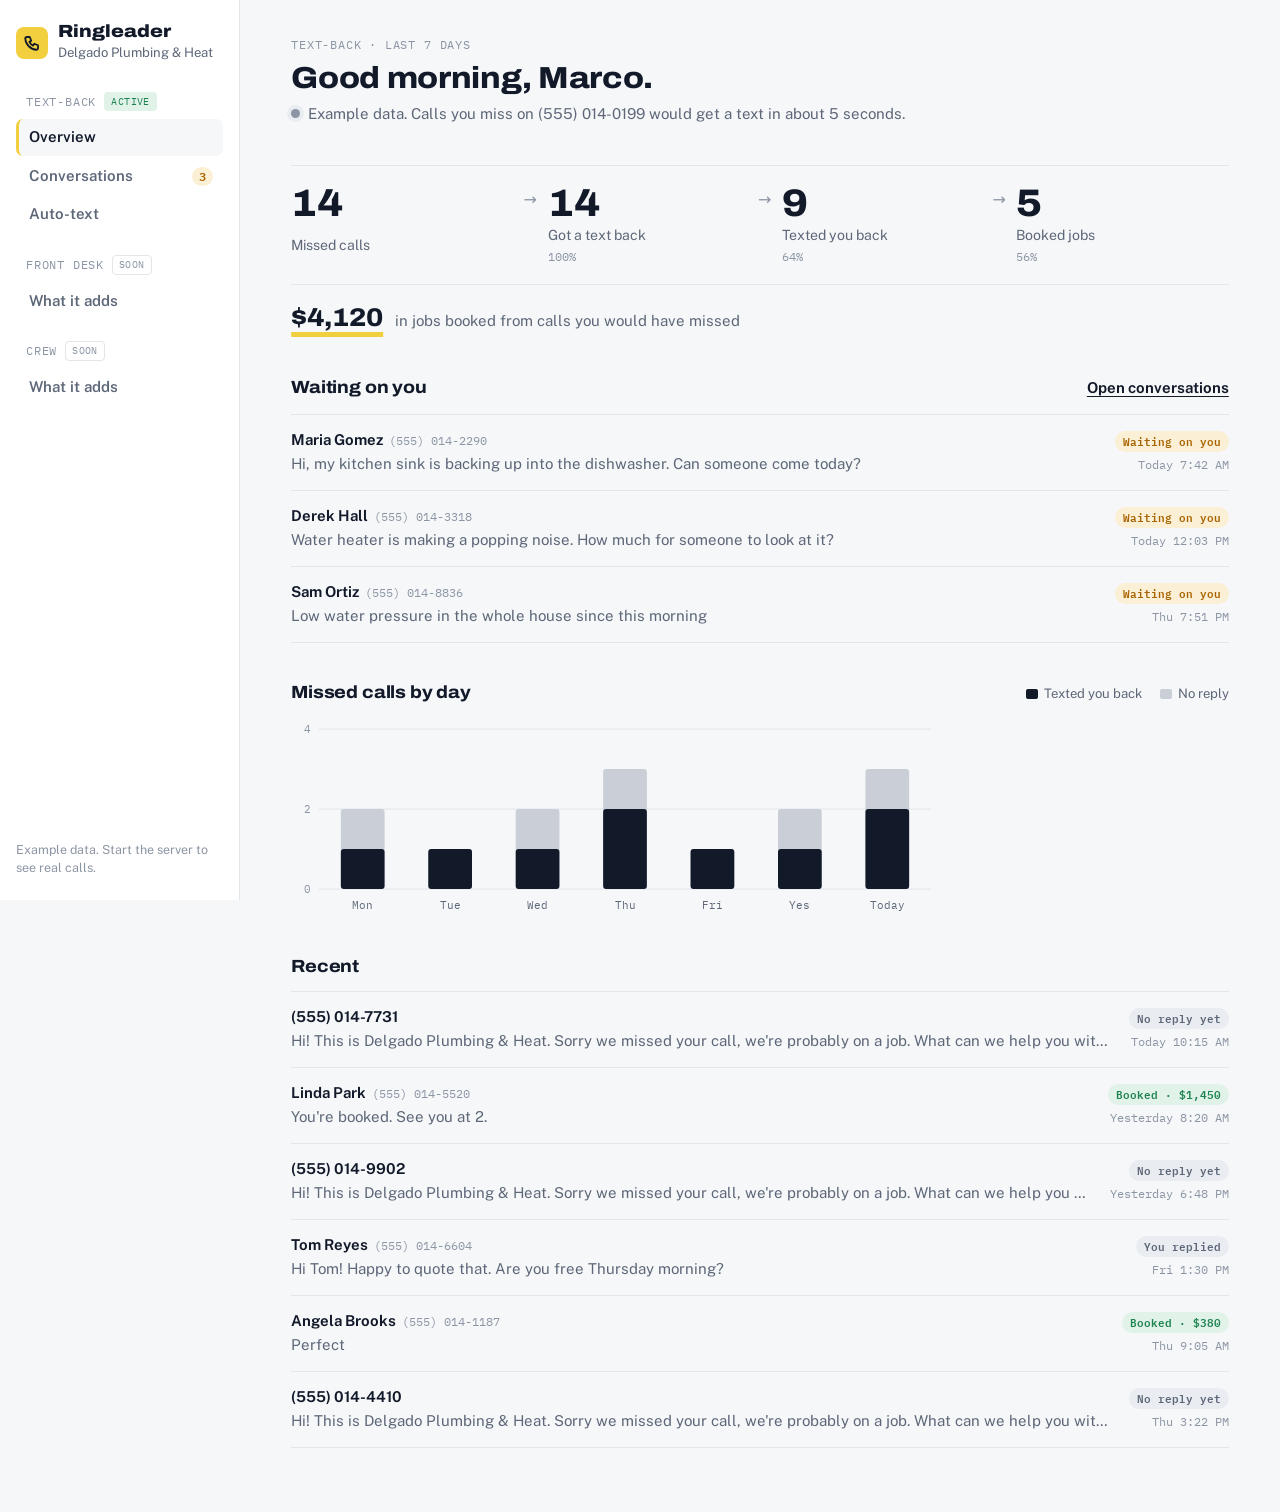
==== index.html @ 95dbf6dd "Connect the dashboard to the server and add test mode tools The dashboard now loads real conversatio" ====
<!doctype html>
<html lang="en">
<head>
  <meta charset="utf-8">
  <meta name="viewport" content="width=device-width, initial-scale=1, viewport-fit=cover">
  <title>Ringleader Dashboard</title>
  <link rel="preconnect" href="https://fonts.googleapis.com">
  <link rel="preconnect" href="https://fonts.gstatic.com" crossorigin>
  <link rel="stylesheet" href="https://fonts.googleapis.com/css2?family=Archivo:wdth,wght@100..125,500..900&family=IBM+Plex+Mono:wght@400;500;600&family=Public+Sans:wght@400;500;600;700&display=swap">
  <link rel="stylesheet" href="style.css">
</head>
<body>
  <div class="app">
    <!-- Left menu. Each plan gets its own group. -->
    <aside class="side">
      <div class="brand">
        <span class="logo-mark" aria-hidden="true">
          <svg viewBox="0 0 24 24" fill="none" stroke="currentColor" stroke-width="2.4" stroke-linecap="round" stroke-linejoin="round"><path d="M5 4h4l2 5-2.5 1.5a11 11 0 0 0 5 5L15 13l5 2v4a2 2 0 0 1-2 2A16 16 0 0 1 3 6a2 2 0 0 1 2-2"/></svg>
        </span>
        <div>
          <b>Ringleader</b>
          <span id="biz-name">Business</span>
        </div>
      </div>

      <nav class="nav" aria-label="Dashboard">
        <div class="nav-group">
          <p class="nav-plan">Text-Back <span class="plan-tag on">Active</span></p>
          <a href="#overview" data-page="overview">Overview</a>
          <a href="#conversations" data-page="conversations">Conversations <span class="count" id="waiting-count"></span></a>
          <a href="#autotext" data-page="autotext">Auto-text</a>
        </div>
        <div class="nav-group">
          <p class="nav-plan">Front Desk <span class="plan-tag">Soon</span></p>
          <a href="#frontdesk" data-page="frontdesk">What it adds</a>
        </div>
        <div class="nav-group">
          <p class="nav-plan">Crew <span class="plan-tag">Soon</span></p>
          <a href="#crew" data-page="crew">What it adds</a>
        </div>
      </nav>

      <p class="side-foot" id="side-foot"></p>
    </aside>

    <!-- app.js draws the current page in here -->
    <main class="main" id="main"></main>
  </div>

  <p class="toast" id="toast" role="status" aria-live="polite" hidden></p>

  <script src="data.js"></script>
  <script src="app.js"></script>
</body>
</html>
---- style.css ----
/* Ringleader dashboard
   Calm on purpose: one accent color (yellow), lines instead of boxes,
   and color only where it means something (green = booked, amber = waiting on you). */

:root {
  --bg: #F6F7F9;
  --panel: #FFFFFF;
  --ink: #121A2A;
  --muted: #5D6778;
  --faint: #8C95A4;
  --line: #E2E5EA;
  --accent: #F2CF3E;
  --on-accent: #121A2A;
  --ok: #1D8350;
  --ok-soft: #E1F2E8;
  --wait: #A86400;
  --wait-soft: #FBEFD6;
  --bar: #C9CED7;
  --me: #121A2A;
  --on-me: #FFFFFF;
  --auto: #E9ECF1;
  --them: #FFFFFF;
  --f-display: "Archivo", "Arial Narrow", system-ui, sans-serif;
  --f-body: "Public Sans", system-ui, -apple-system, "Segoe UI", sans-serif;
  --f-mono: "IBM Plex Mono", ui-monospace, Menlo, monospace;
}
@media (prefers-color-scheme: dark) {
  :root {
    --bg: #0E131C; --panel: #151C28; --ink: #E6EAF0; --muted: #9AA3B2; --faint: #6E7888; --line: #232C3A;
    --accent: #EDCB45; --ok: #48C487; --ok-soft: #133022; --wait: #F0B54A; --wait-soft: #33270E;
    --bar: #36404F; --me: #E6EAF0; --on-me: #0E131C; --auto: #1E2633; --them: #151C28;
    color-scheme: dark;
  }
}

* { box-sizing: border-box; }
html, body { margin: 0; height: 100%; }
body { background: var(--bg); color: var(--ink); font-family: var(--f-body); font-size: 15px; line-height: 1.5; -webkit-font-smoothing: antialiased; }
h1, h2 { font-family: var(--f-display); font-stretch: 110%; line-height: 1.1; margin: 0; letter-spacing: -0.01em; text-wrap: balance; }
h1 { font-size: 1.9rem; font-weight: 800; }
h2 { font-size: 1.1rem; font-weight: 750; }
p { margin: 0; }
button, input, textarea, select { font: inherit; color: inherit; }
:focus-visible { outline: 3px solid var(--accent); outline-offset: 2px; border-radius: 4px; }
@media (prefers-reduced-motion: reduce) { * { transition: none !important; animation: none !important; } }

/* ---------- Layout ---------- */
.app { display: grid; grid-template-columns: 240px minmax(0, 1fr); min-height: 100%; }
.side { background: var(--panel); border-right: 1px solid var(--line); padding: 22px 16px; display: flex; flex-direction: column; gap: 28px; position: sticky; top: 0; height: 100vh; overflow-y: auto; }
.main { padding: 36px clamp(16px, 4vw, 56px) 64px; max-width: 1060px; width: 100%; display: grid; gap: 40px; align-content: start; }

@media (max-width: 820px) {
  .app { grid-template-columns: 1fr; }
  .side { position: static; height: auto; border-right: 0; border-bottom: 1px solid var(--line); gap: 14px; padding: 14px 16px; }
  .main { padding-top: 24px; gap: 32px; }
}

/* ---------- Side menu ---------- */
.brand { display: flex; align-items: center; gap: 10px; }
.brand b { display: block; font-family: var(--f-display); font-stretch: 115%; font-weight: 850; font-size: 1.1rem; line-height: 1.1; }
.brand span:not(.logo-mark) { font-size: .82rem; color: var(--muted); }
.logo-mark { width: 32px; height: 32px; border-radius: 8px; background: var(--accent); color: var(--on-accent); display: grid; place-items: center; flex: none; }
.logo-mark svg { width: 18px; height: 18px; }
.nav { display: flex; flex-direction: column; gap: 22px; }
.nav-group { display: grid; gap: 2px; }
.nav-plan { font-family: var(--f-mono); font-size: .72rem; letter-spacing: .07em; text-transform: uppercase; color: var(--faint); padding: 0 10px 6px; display: flex; align-items: center; gap: 8px; white-space: nowrap; }
.plan-tag { font-size: .65rem; letter-spacing: .04em; padding: 1px 6px; border-radius: 4px; border: 1px solid var(--line); color: var(--faint); }
.plan-tag.on { background: var(--ok-soft); border-color: transparent; color: var(--ok); }
.nav a { display: flex; justify-content: space-between; align-items: center; gap: 8px; padding: 7px 10px; border-radius: 7px; color: var(--muted); text-decoration: none; font-weight: 600; white-space: nowrap; border-left: 3px solid transparent; }
.nav a:hover { color: var(--ink); background: var(--bg); }
.nav a.active { color: var(--ink); background: var(--bg); border-left-color: var(--accent); }
.count { font-family: var(--f-mono); font-size: .72rem; font-weight: 600; background: var(--wait-soft); color: var(--wait); border-radius: 999px; padding: 1px 7px; }
.count:empty { display: none; }
.side-foot { margin-top: auto; font-size: .78rem; color: var(--faint); }

/* On small screens the menu becomes one row you can swipe sideways. */
@media (max-width: 820px) {
  .nav { flex-direction: row; overflow-x: auto; gap: 18px; padding-bottom: 4px; }
  .nav-group { flex: none; display: flex; align-items: center; gap: 2px; }
  .nav-plan { padding: 0 4px 0 0; }
  .nav a { border-left: 0; border-bottom: 3px solid transparent; border-radius: 0; padding: 6px 8px; }
  .nav a.active { border-bottom-color: var(--accent); background: transparent; }
  .side-foot { display: none; }
}

/* ---------- Shared bits ---------- */
.page-head { display: grid; gap: 8px; }
.status-line { display: flex; align-items: center; gap: 8px; color: var(--muted); }
.dot { width: 9px; height: 9px; border-radius: 50%; background: var(--ok); flex: none; box-shadow: 0 0 0 4px var(--ok-soft); }
.label { font-family: var(--f-mono); font-size: .72rem; letter-spacing: .07em; text-transform: uppercase; color: var(--faint); }
.block { display: grid; gap: 14px; }
.block-head { display: flex; justify-content: space-between; align-items: baseline; gap: 12px; flex-wrap: wrap; }
.btn { border: 1px solid var(--line); background: var(--panel); border-radius: 8px; padding: 8px 14px; font-weight: 650; cursor: pointer; }
.btn:hover { border-color: var(--ink); }
.btn-main { background: var(--ink); color: var(--panel); border-color: var(--ink); }
.btn-main:hover { opacity: .9; }
.btn:disabled { opacity: .45; cursor: default; }
.link { color: var(--ink); font-weight: 650; text-underline-offset: 3px; }
.pill { display: inline-block; font-family: var(--f-mono); font-size: .7rem; font-weight: 600; padding: 2px 8px; border-radius: 999px; white-space: nowrap; }
.pill.waiting { background: var(--wait-soft); color: var(--wait); }
.pill.booked { background: var(--ok-soft); color: var(--ok); }
.pill.replied, .pill.no-reply, .pill.opted-out { background: var(--auto); color: var(--muted); }
.note { font-size: .82rem; color: var(--faint); }
.empty { color: var(--muted); padding: 14px 0; }

/* ---------- Overview: the 4-step flow ---------- */
.flow { display: grid; grid-template-columns: repeat(4, minmax(0, 1fr)); border-top: 1px solid var(--line); border-bottom: 1px solid var(--line); }
.flow > div { padding: 18px 16px 18px 0; display: grid; gap: 2px; position: relative; }
.flow > div + div { padding-left: 22px; }
.flow > div + div::before { content: "→"; position: absolute; left: -2px; top: 22px; color: var(--faint); font-size: 1rem; }
.flow b { font-family: var(--f-display); font-stretch: 108%; font-size: 2.4rem; font-weight: 800; line-height: 1; font-variant-numeric: tabular-nums; }
.flow span { color: var(--muted); font-size: .88rem; }
.flow .pct { font-family: var(--f-mono); font-size: .75rem; color: var(--faint); }
@media (max-width: 640px) {
  .flow { grid-template-columns: repeat(2, minmax(0, 1fr)); }
  .flow > div:nth-child(3) { padding-left: 0; }
  .flow > div:nth-child(3)::before { display: none; }
  .flow > div:nth-child(-n+2) { border-bottom: 1px solid var(--line); }
}
.money { display: flex; align-items: baseline; gap: 12px; flex-wrap: wrap; }
.money b { font-family: var(--f-display); font-stretch: 108%; font-size: 1.6rem; font-weight: 800; text-decoration: underline; text-decoration-color: var(--accent); text-decoration-thickness: 5px; text-underline-offset: 6px; font-variant-numeric: tabular-nums; }
.money span { color: var(--muted); }

/* Chart */
.chart svg { width: 100%; height: auto; display: block; max-width: 640px; }
.legend { display: flex; gap: 18px; flex-wrap: wrap; font-size: .82rem; color: var(--muted); }
.legend i { display: inline-block; width: 12px; height: 10px; border-radius: 2px; margin-right: 6px; vertical-align: -1px; }

/* Lists (conversations on the overview) */
.rows { display: grid; border-top: 1px solid var(--line); }
.row { display: grid; grid-template-columns: minmax(0, 1fr) auto; gap: 6px 16px; align-items: center; padding: 14px 0; border-bottom: 1px solid var(--line); text-decoration: none; color: inherit; }
.row:hover .row-who { text-decoration: underline; text-underline-offset: 3px; }
.row-main { display: grid; gap: 2px; min-width: 0; }
.row-who { font-weight: 650; }
.row-who small { font-family: var(--f-mono); font-weight: 400; color: var(--faint); font-size: .75rem; margin-left: 6px; }
.row-text { color: var(--muted); white-space: nowrap; overflow: hidden; text-overflow: ellipsis; }
.row-side { display: grid; justify-items: end; gap: 4px; }
.row-side time { font-family: var(--f-mono); font-size: .75rem; color: var(--faint); white-space: nowrap; }

/* ---------- Conversations ---------- */
.tabs { display: flex; gap: 4px; flex-wrap: wrap; }
.tabs button { border: 0; background: transparent; padding: 6px 12px; border-radius: 999px; font-weight: 600; color: var(--muted); cursor: pointer; }
.tabs button[aria-pressed="true"] { background: var(--ink); color: var(--panel); }
.inbox { display: grid; grid-template-columns: 300px minmax(0, 1fr); border-top: 1px solid var(--line); min-height: 520px; }
.inbox-list { border-right: 1px solid var(--line); overflow-y: auto; max-height: 640px; }
.inbox-list button { display: grid; gap: 2px; width: 100%; text-align: left; border: 0; border-bottom: 1px solid var(--line); background: transparent; padding: 12px 14px 12px 0; cursor: pointer; border-left: 3px solid transparent; padding-left: 10px; }
.inbox-list button.active { background: var(--panel); border-left-color: var(--accent); }
.inbox-list .top { display: flex; justify-content: space-between; gap: 8px; }
.inbox-list .top b { font-weight: 650; white-space: nowrap; overflow: hidden; text-overflow: ellipsis; }
.inbox-list .top time { font-family: var(--f-mono); font-size: .72rem; color: var(--faint); white-space: nowrap; }
.inbox-list .preview { color: var(--muted); font-size: .86rem; white-space: nowrap; overflow: hidden; text-overflow: ellipsis; }
.thread { display: flex; flex-direction: column; min-width: 0; }
.thread-head { display: flex; justify-content: space-between; align-items: center; gap: 12px; padding: 14px 20px; border-bottom: 1px solid var(--line); flex-wrap: wrap; }
.thread-head b { font-size: 1.05rem; }
.thread-head .thread-phone {font-family: var(--f-mono); font-size: .8rem; color: var(--muted); display: block; }
.thread-actions { display: flex; gap: 8px; align-items: center; flex-wrap: wrap; }
.msgs { flex: 1; padding: 20px; display: flex; flex-direction: column; gap: 10px; overflow-y: auto; max-height: 460px; }
.msg { max-width: 75%; display: grid; gap: 3px; }
.msg p { padding: 9px 13px; border-radius: 16px; overflow-wrap: anywhere; }
.msg small { font-size: .72rem; color: var(--faint); font-family: var(--f-mono); }
.msg.customer { align-self: flex-start; }
.msg.customer p { background: var(--them); border: 1px solid var(--line); border-bottom-left-radius: 5px; }
.msg.auto, .msg.owner { align-self: flex-end; justify-items: end; }
.msg.auto p { background: var(--auto); border-bottom-right-radius: 5px; }
.msg.owner p { background: var(--me); color: var(--on-me); border-bottom-right-radius: 5px; }
.composer { display: flex; gap: 8px; padding: 12px 20px; border-top: 1px solid var(--line); }
.composer input { flex: 1; min-width: 0; border: 1px solid var(--line); background: var(--panel); border-radius: 999px; padding: 9px 14px; }
.book-form { display: flex; gap: 8px; align-items: center; }
.book-form input { width: 110px; border: 1px solid var(--line); background: var(--panel); border-radius: 8px; padding: 7px 10px; }
@media (max-width: 820px) {
  .inbox { grid-template-columns: 1fr; }
  .inbox-list { border-right: 0; max-height: 260px; }
}

/* ---------- Auto-text settings ---------- */
.settings { display: grid; grid-template-columns: minmax(0, 1fr) 300px; gap: 40px; align-items: start; }
@media (max-width: 900px) { .settings { grid-template-columns: 1fr; } }
.field { display: grid; gap: 6px; }
.field label { font-weight: 650; }
.field textarea { width: 100%; min-height: 110px; resize: vertical; border: 1px solid var(--line); background: var(--panel); border-radius: 10px; padding: 12px 14px; line-height: 1.5; }
.field .meta { display: flex; justify-content: space-between; gap: 10px; font-size: .8rem; color: var(--faint); flex-wrap: wrap; }
.field .meta b { font-family: var(--f-mono); color: var(--muted); font-weight: 600; }
.toggle { display: flex; align-items: center; gap: 10px; font-weight: 600; cursor: pointer; }
.toggle input { width: 18px; height: 18px; accent-color: var(--ink); }
.phone-preview { position: sticky; top: 24px; display: grid; gap: 10px; }
.phone { border: 1px solid var(--line); border-radius: 26px; background: var(--panel); padding: 18px 14px 26px; display: grid; gap: 10px; }
.phone .from { text-align: center; font-size: .78rem; color: var(--faint); }
.phone .bubble { background: var(--auto); border-radius: 16px 16px 16px 5px; padding: 10px 13px; font-size: .92rem; overflow-wrap: anywhere; white-space: pre-wrap; }
.hours { display: grid; grid-template-columns: 60px 1fr; gap: 6px 14px; font-size: .92rem; }
.hours dt { font-family: var(--f-mono); font-size: .8rem; color: var(--muted); padding-top: 1px; }
.hours dd { margin: 0; }
.checks { list-style: none; padding: 0; margin: 0; display: grid; gap: 8px; }
.checks li { display: flex; gap: 10px; align-items: center; }
.checks li::before { content: ""; width: 18px; height: 18px; border-radius: 50%; border: 2px solid var(--line); flex: none; }
.checks li.done::before { background: var(--ok); border-color: var(--ok); box-shadow: inset 0 0 0 3px var(--panel); }
.save-row { display: flex; gap: 12px; align-items: center; flex-wrap: wrap; }

/* ---------- Test mode, hours, names, messages ---------- */
.dot.off { background: var(--faint); box-shadow: 0 0 0 4px var(--auto); }
.test-panel { display: grid; gap: 10px; padding: 16px 0; border-top: 2px dashed var(--line); border-bottom: 2px dashed var(--line); }
.test-row { display: grid; grid-template-columns: 130px minmax(0, 1fr) auto; gap: 10px; align-items: center; }
.test-row label { font-weight: 600; font-size: .9rem; }
.test-row input, .hours-row input, .name-form input { border: 1px solid var(--line); background: var(--panel); border-radius: 8px; padding: 8px 10px; min-width: 0; }
@media (max-width: 640px) { .test-row { grid-template-columns: 1fr; } }
.hours-edit { display: grid; gap: 6px; }
.hours-row { display: grid; grid-template-columns: 80px 110px auto 110px; gap: 10px; align-items: center; font-size: .92rem; }
.hours-row span { color: var(--faint); }
.hours-row input:disabled { opacity: .4; }
@media (max-width: 480px) { .hours-row { grid-template-columns: 70px 1fr auto 1fr; gap: 6px; } }
.name-form { display: flex; gap: 6px; align-items: center; margin-bottom: 2px; }
.name-form input { width: 160px; }
.msg.failed p { outline: 2px solid var(--wait); outline-offset: -2px; }
.msg.failed small { color: var(--wait); }
.toast { position: fixed; left: 50%; bottom: max(20px, env(safe-area-inset-bottom, 0px)); transform: translateX(-50%); background: var(--ink); color: var(--panel); padding: 10px 16px; border-radius: 10px; font-weight: 600; font-size: .9rem; max-width: calc(100% - 32px); box-shadow: 0 10px 30px -10px rgba(0,0,0,.4); z-index: 10; }
.toast.error { background: var(--wait); color: #fff; }

/* ---------- Locked plans ---------- */
.soon { display: grid; gap: 22px; max-width: 640px; }
.soon ul { margin: 0; padding: 0; list-style: none; display: grid; border-top: 1px solid var(--line); }
.soon li { padding: 14px 0; border-bottom: 1px solid var(--line); display: grid; gap: 2px; }
.soon li b { font-weight: 650; }
.soon li span { color: var(--muted); font-size: .92rem; }
.soon .price { font-family: var(--f-display); font-stretch: 108%; font-size: 1.5rem; font-weight: 800; }
.soon .price small { font-family: var(--f-body); font-size: .9rem; font-weight: 500; color: var(--muted); }
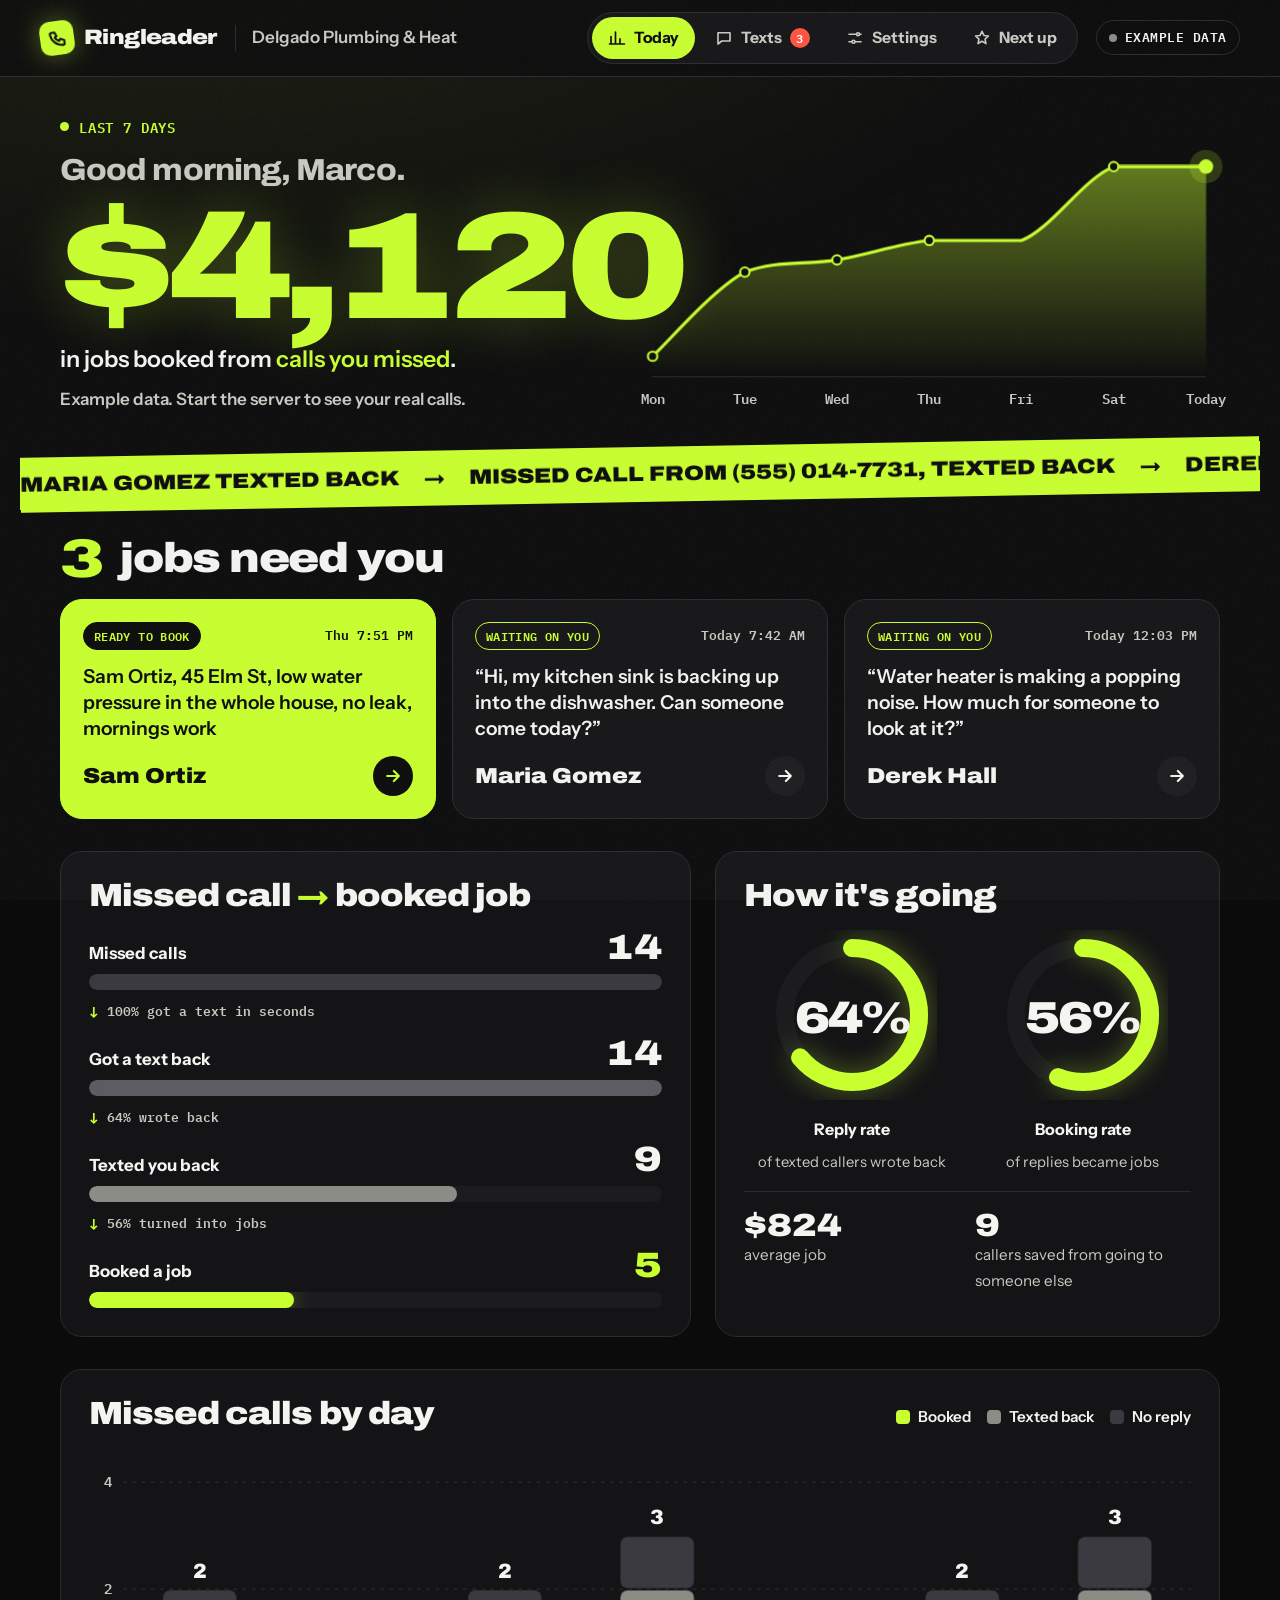
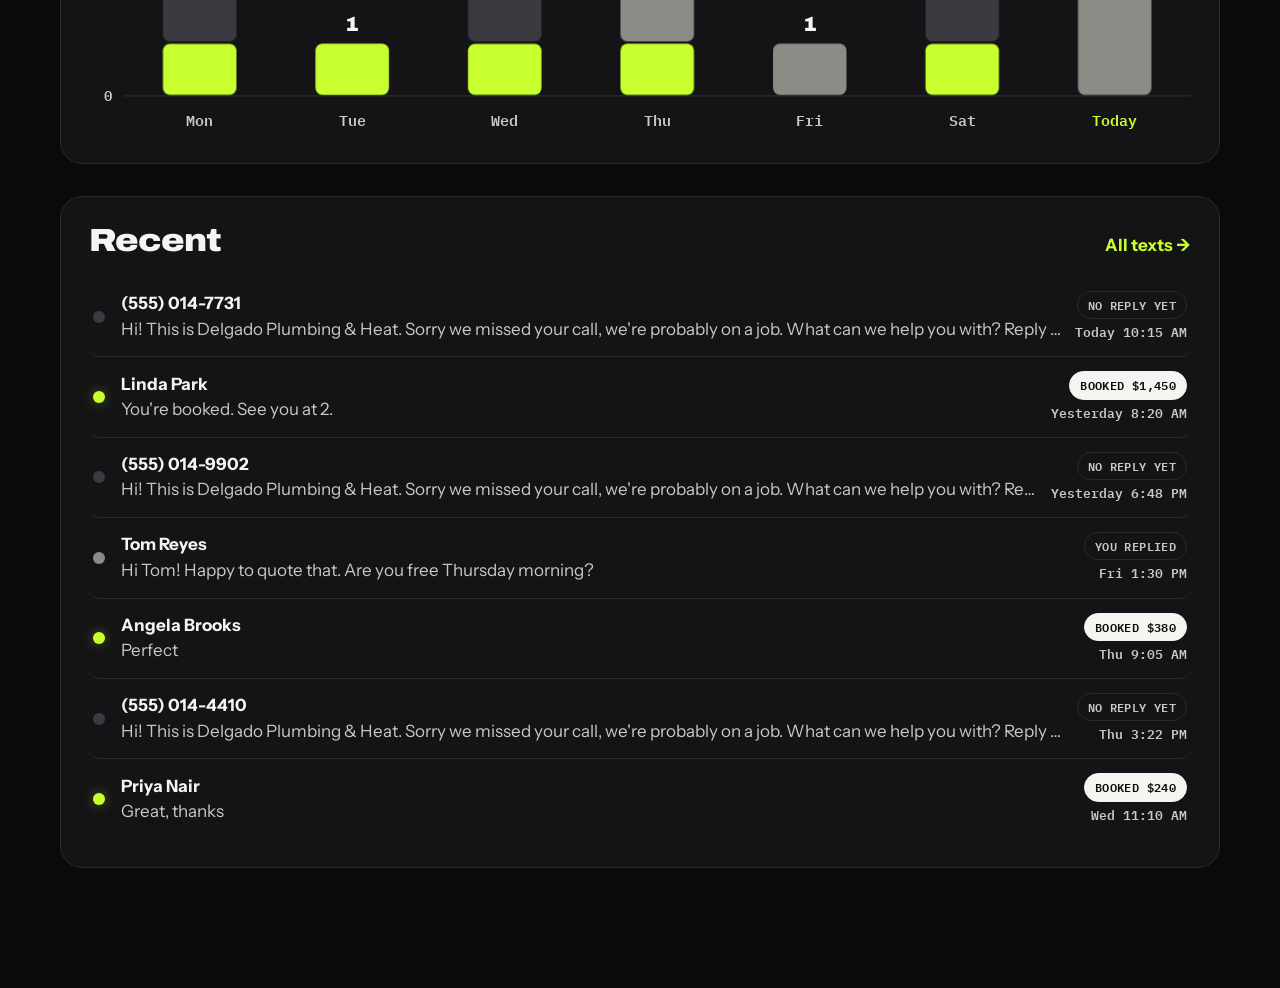
==== commit e4af04a3: "Redesign the dashboard: dark hi-vis look, giant numbers and real charts Top menu (bottom bar on phon" ====
--- a/index.html
+++ b/index.html
@@ -4,49 +4,48 @@
   <meta charset="utf-8">
   <meta name="viewport" content="width=device-width, initial-scale=1, viewport-fit=cover">
   <title>Ringleader Dashboard</title>
+  <meta name="theme-color" content="#0B0B0C">
   <link rel="preconnect" href="https://fonts.googleapis.com">
   <link rel="preconnect" href="https://fonts.gstatic.com" crossorigin>
-  <link rel="stylesheet" href="https://fonts.googleapis.com/css2?family=Archivo:wdth,wght@100..125,500..900&family=IBM+Plex+Mono:wght@400;500;600&family=Public+Sans:wght@400;500;600;700&display=swap">
+  <link rel="stylesheet" href="https://fonts.googleapis.com/css2?family=Archivo:wdth,wght@100..125,500..900&family=IBM+Plex+Mono:wght@500;600&family=Instrument+Sans:wght@400;500;600;700&display=swap">
   <link rel="stylesheet" href="style.css">
 </head>
 <body>
+  <a class="skip" href="#main">Skip to content</a>
   <div class="app">
-    <!-- Left menu. Each plan gets its own group. -->
-    <aside class="side">
-      <div class="brand">
+    <!-- Top bar. On phones the menu moves to the bottom of the screen. -->
+    <header class="bar">
+      <a class="logo" href="#overview" aria-label="Ringleader home">
         <span class="logo-mark" aria-hidden="true">
-          <svg viewBox="0 0 24 24" fill="none" stroke="currentColor" stroke-width="2.4" stroke-linecap="round" stroke-linejoin="round"><path d="M5 4h4l2 5-2.5 1.5a11 11 0 0 0 5 5L15 13l5 2v4a2 2 0 0 1-2 2A16 16 0 0 1 3 6a2 2 0 0 1 2-2"/></svg>
+          <svg viewBox="0 0 24 24" fill="none" stroke="currentColor" stroke-width="2.6" stroke-linecap="round" stroke-linejoin="round"><path d="M5 4h4l2 5-2.5 1.5a11 11 0 0 0 5 5L15 13l5 2v4a2 2 0 0 1-2 2A16 16 0 0 1 3 6a2 2 0 0 1 2-2"/></svg>
         </span>
-        <div>
-          <b>Ringleader</b>
-          <span id="biz-name">Business</span>
-        </div>
-      </div>
+        <span class="logo-text">Ringleader</span>
+      </a>
+      <span class="biz" id="biz-name">Business</span>
 
       <nav class="nav" aria-label="Dashboard">
-        <div class="nav-group">
-          <p class="nav-plan">Text-Back <span class="plan-tag on">Active</span></p>
-          <a href="#overview" data-page="overview">Overview</a>
-          <a href="#conversations" data-page="conversations">Conversations <span class="count" id="waiting-count"></span></a>
-          <a href="#autotext" data-page="autotext">Auto-text</a>
-        </div>
-        <div class="nav-group">
-          <p class="nav-plan">Front Desk <span class="plan-tag">Soon</span></p>
-          <a href="#frontdesk" data-page="frontdesk">What it adds</a>
-        </div>
-        <div class="nav-group">
-          <p class="nav-plan">Crew <span class="plan-tag">Soon</span></p>
-          <a href="#crew" data-page="crew">What it adds</a>
-        </div>
+        <a href="#overview" data-page="overview">
+          <svg viewBox="0 0 24 24" aria-hidden="true"><path d="M4 20V10M10 20V4M16 20v-7M22 20H2"/></svg>Today
+        </a>
+        <a href="#conversations" data-page="conversations">
+          <svg viewBox="0 0 24 24" aria-hidden="true"><path d="M4 5h16v11H9l-5 4z"/></svg>Texts<span class="count" id="waiting-count"></span>
+        </a>
+        <a href="#autotext" data-page="autotext">
+          <svg viewBox="0 0 24 24" aria-hidden="true"><path d="M4 7h10M18 7h2M4 17h4M12 17h8"/><circle cx="16" cy="7" r="2"/><circle cx="10" cy="17" r="2"/></svg>Settings
+        </a>
+        <a href="#frontdesk" data-page="frontdesk">
+          <svg viewBox="0 0 24 24" aria-hidden="true"><path d="M12 3l2.6 5.6 6 .7-4.5 4.1 1.2 6L12 16.4 6.7 19.4l1.2-6L3.4 9.3l6-.7z"/></svg>Next up
+        </a>
       </nav>
 
-      <p class="side-foot" id="side-foot"></p>
-    </aside>
+      <span class="mode" id="side-foot"></span>
+    </header>
 
     <!-- app.js draws the current page in here -->
     <main class="main" id="main"></main>
   </div>
 
+  <div class="tip" id="tip" role="tooltip" hidden></div>
   <p class="toast" id="toast" role="status" aria-live="polite" hidden></p>
 
   <script src="data.js"></script>
--- a/style.css
+++ b/style.css
@@ -1,224 +1,363 @@
-/* Ringleader dashboard
-   Calm on purpose: one accent color (yellow), lines instead of boxes,
-   and color only where it means something (green = booked, amber = waiting on you). */
-
+/* Ringleader dashboard. Same family as the public site: near-black, white, one hi-vis green.
+   Big numbers first, everything else gets out of the way. */
 :root {
-  --bg: #F6F7F9;
-  --panel: #FFFFFF;
-  --ink: #121A2A;
-  --muted: #5D6778;
-  --faint: #8C95A4;
-  --line: #E2E5EA;
-  --accent: #F2CF3E;
-  --on-accent: #121A2A;
-  --ok: #1D8350;
-  --ok-soft: #E1F2E8;
-  --wait: #A86400;
-  --wait-soft: #FBEFD6;
-  --bar: #C9CED7;
-  --me: #121A2A;
-  --on-me: #FFFFFF;
-  --auto: #E9ECF1;
-  --them: #FFFFFF;
-  --f-display: "Archivo", "Arial Narrow", system-ui, sans-serif;
-  --f-body: "Public Sans", system-ui, -apple-system, "Segoe UI", sans-serif;
+  --bg: #0B0B0C;
+  --panel: #141416;
+  --panel-2: #1C1C1F;
+  --line: #2A2A2F;
+  --ink: #F4F4F1;
+  --soft: #C9C9C2;
+  --mid: #8C8C86;
+  --dim: #3A3A40;
+  --hivis: #C8FF2E;
+  --hivis-glow: rgba(200, 255, 46, .35);
+  --on-hivis: #0B0B0C;
+  --red: #FF5340;
+  --f-display: "Archivo", "Arial Black", system-ui, sans-serif;
+  --f-body: "Instrument Sans", system-ui, -apple-system, "Segoe UI", sans-serif;
   --f-mono: "IBM Plex Mono", ui-monospace, Menlo, monospace;
-}
-@media (prefers-color-scheme: dark) {
-  :root {
-    --bg: #0E131C; --panel: #151C28; --ink: #E6EAF0; --muted: #9AA3B2; --faint: #6E7888; --line: #232C3A;
-    --accent: #EDCB45; --ok: #48C487; --ok-soft: #133022; --wait: #F0B54A; --wait-soft: #33270E;
-    --bar: #36404F; --me: #E6EAF0; --on-me: #0E131C; --auto: #1E2633; --them: #151C28;
-    color-scheme: dark;
-  }
+  --radius: 22px;
+  --stripes: repeating-linear-gradient(-45deg, var(--hivis) 0 12px, var(--bg) 12px 24px);
+  --ease: cubic-bezier(.2, .8, .2, 1);
+  color-scheme: dark;
 }
 
 * { box-sizing: border-box; }
-html, body { margin: 0; height: 100%; }
-body { background: var(--bg); color: var(--ink); font-family: var(--f-body); font-size: 15px; line-height: 1.5; -webkit-font-smoothing: antialiased; }
-h1, h2 { font-family: var(--f-display); font-stretch: 110%; line-height: 1.1; margin: 0; letter-spacing: -0.01em; text-wrap: balance; }
-h1 { font-size: 1.9rem; font-weight: 800; }
-h2 { font-size: 1.1rem; font-weight: 750; }
-p { margin: 0; }
-button, input, textarea, select { font: inherit; color: inherit; }
-:focus-visible { outline: 3px solid var(--accent); outline-offset: 2px; border-radius: 4px; }
-@media (prefers-reduced-motion: reduce) { * { transition: none !important; animation: none !important; } }
-
-/* ---------- Layout ---------- */
-.app { display: grid; grid-template-columns: 240px minmax(0, 1fr); min-height: 100%; }
-.side { background: var(--panel); border-right: 1px solid var(--line); padding: 22px 16px; display: flex; flex-direction: column; gap: 28px; position: sticky; top: 0; height: 100vh; overflow-y: auto; }
-.main { padding: 36px clamp(16px, 4vw, 56px) 64px; max-width: 1060px; width: 100%; display: grid; gap: 40px; align-content: start; }
-
-@media (max-width: 820px) {
-  .app { grid-template-columns: 1fr; }
-  .side { position: static; height: auto; border-right: 0; border-bottom: 1px solid var(--line); gap: 14px; padding: 14px 16px; }
-  .main { padding-top: 24px; gap: 32px; }
-}
-
-/* ---------- Side menu ---------- */
-.brand { display: flex; align-items: center; gap: 10px; }
-.brand b { display: block; font-family: var(--f-display); font-stretch: 115%; font-weight: 850; font-size: 1.1rem; line-height: 1.1; }
-.brand span:not(.logo-mark) { font-size: .82rem; color: var(--muted); }
-.logo-mark { width: 32px; height: 32px; border-radius: 8px; background: var(--accent); color: var(--on-accent); display: grid; place-items: center; flex: none; }
-.logo-mark svg { width: 18px; height: 18px; }
-.nav { display: flex; flex-direction: column; gap: 22px; }
-.nav-group { display: grid; gap: 2px; }
-.nav-plan { font-family: var(--f-mono); font-size: .72rem; letter-spacing: .07em; text-transform: uppercase; color: var(--faint); padding: 0 10px 6px; display: flex; align-items: center; gap: 8px; white-space: nowrap; }
-.plan-tag { font-size: .65rem; letter-spacing: .04em; padding: 1px 6px; border-radius: 4px; border: 1px solid var(--line); color: var(--faint); }
-.plan-tag.on { background: var(--ok-soft); border-color: transparent; color: var(--ok); }
-.nav a { display: flex; justify-content: space-between; align-items: center; gap: 8px; padding: 7px 10px; border-radius: 7px; color: var(--muted); text-decoration: none; font-weight: 600; white-space: nowrap; border-left: 3px solid transparent; }
-.nav a:hover { color: var(--ink); background: var(--bg); }
-.nav a.active { color: var(--ink); background: var(--bg); border-left-color: var(--accent); }
-.count { font-family: var(--f-mono); font-size: .72rem; font-weight: 600; background: var(--wait-soft); color: var(--wait); border-radius: 999px; padding: 1px 7px; }
+html { scroll-behavior: smooth; }
+body { margin: 0; background: var(--bg); color: var(--ink); font-family: var(--f-body); font-size: 17px; line-height: 1.5; -webkit-font-smoothing: antialiased; overflow-x: clip; }
+/* Film grain and a soft green glow at the top, so the black doesn't feel flat. */
+body::before { content: ""; position: fixed; inset: -20% -10% auto; height: 70vh; pointer-events: none; z-index: 0; background: radial-gradient(ellipse at 20% 0%, rgba(200, 255, 46, .10), transparent 60%); }
+body::after { content: ""; position: fixed; inset: 0; pointer-events: none; z-index: 90; opacity: .06; background-image: url("data:image/svg+xml,%3Csvg xmlns='http://www.w3.org/2000/svg' width='160' height='160'%3E%3Cfilter id='n'%3E%3CfeTurbulence type='fractalNoise' baseFrequency='.9' numOctaves='3' stitchTiles='stitch'/%3E%3C/filter%3E%3Crect width='100%25' height='100%25' filter='url(%23n)'/%3E%3C/svg%3E"); }
+h1, h2, h3 { font-family: var(--f-display); margin: 0; letter-spacing: -0.03em; text-wrap: balance; }
+p { margin: 0; text-wrap: pretty; }
+a { color: inherit; }
+button, input, textarea { font: inherit; color: inherit; }
+:focus-visible { outline: 3px solid var(--hivis); outline-offset: 3px; border-radius: 6px; }
+.skip { position: absolute; left: -9999px; }
+.skip:focus { left: 16px; top: 12px; background: var(--hivis); color: var(--on-hivis); padding: 8px 14px; border-radius: 8px; z-index: 100; }
+.hi { color: var(--hivis); }
+
+.app { position: relative; z-index: 1; min-height: 100dvh; }
+.main { max-width: 1240px; margin: 0 auto; padding: 28px clamp(16px, 4vw, 40px) 120px; display: grid; gap: clamp(20px, 3vw, 32px); }
+
+/* ---------- Top bar ---------- */
+.bar { position: sticky; top: 0; z-index: 40; display: flex; align-items: center; gap: 18px; padding: 12px clamp(16px, 4vw, 40px); background: rgba(11, 11, 12, .8); backdrop-filter: blur(14px); -webkit-backdrop-filter: blur(14px); border-bottom: 1px solid var(--line); }
+.logo { display: inline-flex; align-items: center; gap: 10px; text-decoration: none; }
+.logo-mark { width: 34px; height: 34px; border-radius: 10px; background: var(--hivis); color: var(--on-hivis); display: grid; place-items: center; transform: rotate(-8deg); box-shadow: 0 0 24px var(--hivis-glow); transition: transform .3s var(--ease); }
+.logo:hover .logo-mark { transform: rotate(4deg) scale(1.06); }
+.logo-mark svg { width: 19px; height: 19px; }
+.logo-text { font-family: var(--f-display); font-weight: 900; font-stretch: 118%; font-size: 1.3rem; letter-spacing: -0.03em; }
+.biz { font-weight: 600; color: var(--soft); padding-left: 16px; border-left: 1px solid var(--line); white-space: nowrap; overflow: hidden; text-overflow: ellipsis; min-width: 0; }
+.nav { display: flex; gap: 4px; margin-left: auto; background: var(--panel); border: 1px solid var(--line); border-radius: 999px; padding: 4px; }
+.nav a { display: inline-flex; align-items: center; gap: 8px; padding: 9px 16px; border-radius: 999px; text-decoration: none; font-weight: 700; font-size: .98rem; color: var(--soft); transition: background .2s, color .2s; }
+.nav a:hover { color: var(--ink); background: var(--panel-2); }
+.nav a.active { background: var(--hivis); color: var(--on-hivis); }
+.nav svg { width: 18px; height: 18px; fill: none; stroke: currentColor; stroke-width: 2.2; stroke-linecap: round; stroke-linejoin: round; }
+.count { font-family: var(--f-mono); font-size: .75rem; font-weight: 600; background: var(--red); color: #fff; border-radius: 999px; min-width: 20px; padding: 1px 6px; text-align: center; }
 .count:empty { display: none; }
-.side-foot { margin-top: auto; font-size: .78rem; color: var(--faint); }
-
-/* On small screens the menu becomes one row you can swipe sideways. */
-@media (max-width: 820px) {
-  .nav { flex-direction: row; overflow-x: auto; gap: 18px; padding-bottom: 4px; }
-  .nav-group { flex: none; display: flex; align-items: center; gap: 2px; }
-  .nav-plan { padding: 0 4px 0 0; }
-  .nav a { border-left: 0; border-bottom: 3px solid transparent; border-radius: 0; padding: 6px 8px; }
-  .nav a.active { border-bottom-color: var(--accent); background: transparent; }
-  .side-foot { display: none; }
-}
-
-/* ---------- Shared bits ---------- */
-.page-head { display: grid; gap: 8px; }
-.status-line { display: flex; align-items: center; gap: 8px; color: var(--muted); }
-.dot { width: 9px; height: 9px; border-radius: 50%; background: var(--ok); flex: none; box-shadow: 0 0 0 4px var(--ok-soft); }
-.label { font-family: var(--f-mono); font-size: .72rem; letter-spacing: .07em; text-transform: uppercase; color: var(--faint); }
-.block { display: grid; gap: 14px; }
-.block-head { display: flex; justify-content: space-between; align-items: baseline; gap: 12px; flex-wrap: wrap; }
-.btn { border: 1px solid var(--line); background: var(--panel); border-radius: 8px; padding: 8px 14px; font-weight: 650; cursor: pointer; }
-.btn:hover { border-color: var(--ink); }
-.btn-main { background: var(--ink); color: var(--panel); border-color: var(--ink); }
-.btn-main:hover { opacity: .9; }
-.btn:disabled { opacity: .45; cursor: default; }
-.link { color: var(--ink); font-weight: 650; text-underline-offset: 3px; }
-.pill { display: inline-block; font-family: var(--f-mono); font-size: .7rem; font-weight: 600; padding: 2px 8px; border-radius: 999px; white-space: nowrap; }
-.pill.waiting { background: var(--wait-soft); color: var(--wait); }
-.pill.booked { background: var(--ok-soft); color: var(--ok); }
-.pill.replied, .pill.no-reply, .pill.opted-out { background: var(--auto); color: var(--muted); }
-.note { font-size: .82rem; color: var(--faint); }
-.empty { color: var(--muted); padding: 14px 0; }
-
-/* ---------- Overview: the 4-step flow ---------- */
-.flow { display: grid; grid-template-columns: repeat(4, minmax(0, 1fr)); border-top: 1px solid var(--line); border-bottom: 1px solid var(--line); }
-.flow > div { padding: 18px 16px 18px 0; display: grid; gap: 2px; position: relative; }
-.flow > div + div { padding-left: 22px; }
-.flow > div + div::before { content: "→"; position: absolute; left: -2px; top: 22px; color: var(--faint); font-size: 1rem; }
-.flow b { font-family: var(--f-display); font-stretch: 108%; font-size: 2.4rem; font-weight: 800; line-height: 1; font-variant-numeric: tabular-nums; }
-.flow span { color: var(--muted); font-size: .88rem; }
-.flow .pct { font-family: var(--f-mono); font-size: .75rem; color: var(--faint); }
-@media (max-width: 640px) {
-  .flow { grid-template-columns: repeat(2, minmax(0, 1fr)); }
-  .flow > div:nth-child(3) { padding-left: 0; }
-  .flow > div:nth-child(3)::before { display: none; }
-  .flow > div:nth-child(-n+2) { border-bottom: 1px solid var(--line); }
-}
-.money { display: flex; align-items: baseline; gap: 12px; flex-wrap: wrap; }
-.money b { font-family: var(--f-display); font-stretch: 108%; font-size: 1.6rem; font-weight: 800; text-decoration: underline; text-decoration-color: var(--accent); text-decoration-thickness: 5px; text-underline-offset: 6px; font-variant-numeric: tabular-nums; }
-.money span { color: var(--muted); }
-
-/* Chart */
-.chart svg { width: 100%; height: auto; display: block; max-width: 640px; }
-.legend { display: flex; gap: 18px; flex-wrap: wrap; font-size: .82rem; color: var(--muted); }
-.legend i { display: inline-block; width: 12px; height: 10px; border-radius: 2px; margin-right: 6px; vertical-align: -1px; }
-
-/* Lists (conversations on the overview) */
-.rows { display: grid; border-top: 1px solid var(--line); }
-.row { display: grid; grid-template-columns: minmax(0, 1fr) auto; gap: 6px 16px; align-items: center; padding: 14px 0; border-bottom: 1px solid var(--line); text-decoration: none; color: inherit; }
-.row:hover .row-who { text-decoration: underline; text-underline-offset: 3px; }
-.row-main { display: grid; gap: 2px; min-width: 0; }
-.row-who { font-weight: 650; }
-.row-who small { font-family: var(--f-mono); font-weight: 400; color: var(--faint); font-size: .75rem; margin-left: 6px; }
-.row-text { color: var(--muted); white-space: nowrap; overflow: hidden; text-overflow: ellipsis; }
-.row-side { display: grid; justify-items: end; gap: 4px; }
-.row-side time { font-family: var(--f-mono); font-size: .75rem; color: var(--faint); white-space: nowrap; }
-
-/* ---------- Conversations ---------- */
-.tabs { display: flex; gap: 4px; flex-wrap: wrap; }
-.tabs button { border: 0; background: transparent; padding: 6px 12px; border-radius: 999px; font-weight: 600; color: var(--muted); cursor: pointer; }
-.tabs button[aria-pressed="true"] { background: var(--ink); color: var(--panel); }
-.inbox { display: grid; grid-template-columns: 300px minmax(0, 1fr); border-top: 1px solid var(--line); min-height: 520px; }
-.inbox-list { border-right: 1px solid var(--line); overflow-y: auto; max-height: 640px; }
-.inbox-list button { display: grid; gap: 2px; width: 100%; text-align: left; border: 0; border-bottom: 1px solid var(--line); background: transparent; padding: 12px 14px 12px 0; cursor: pointer; border-left: 3px solid transparent; padding-left: 10px; }
-.inbox-list button.active { background: var(--panel); border-left-color: var(--accent); }
-.inbox-list .top { display: flex; justify-content: space-between; gap: 8px; }
-.inbox-list .top b { font-weight: 650; white-space: nowrap; overflow: hidden; text-overflow: ellipsis; }
-.inbox-list .top time { font-family: var(--f-mono); font-size: .72rem; color: var(--faint); white-space: nowrap; }
-.inbox-list .preview { color: var(--muted); font-size: .86rem; white-space: nowrap; overflow: hidden; text-overflow: ellipsis; }
-.thread { display: flex; flex-direction: column; min-width: 0; }
-.thread-head { display: flex; justify-content: space-between; align-items: center; gap: 12px; padding: 14px 20px; border-bottom: 1px solid var(--line); flex-wrap: wrap; }
-.thread-head b { font-size: 1.05rem; }
-.thread-head .thread-phone {font-family: var(--f-mono); font-size: .8rem; color: var(--muted); display: block; }
-.thread-actions { display: flex; gap: 8px; align-items: center; flex-wrap: wrap; }
-.msgs { flex: 1; padding: 20px; display: flex; flex-direction: column; gap: 10px; overflow-y: auto; max-height: 460px; }
-.msg { max-width: 75%; display: grid; gap: 3px; }
-.msg p { padding: 9px 13px; border-radius: 16px; overflow-wrap: anywhere; }
-.msg small { font-size: .72rem; color: var(--faint); font-family: var(--f-mono); }
+.mode { display: inline-flex; align-items: center; gap: 8px; font-family: var(--f-mono); font-size: .8rem; font-weight: 600; text-transform: uppercase; letter-spacing: .04em; padding: 7px 12px; border-radius: 999px; border: 1px solid var(--line); white-space: nowrap; }
+.mode::before { content: ""; width: 8px; height: 8px; border-radius: 50%; background: var(--mid); }
+.mode.live { border-color: var(--hivis); color: var(--hivis); }
+.mode.live::before { background: var(--hivis); animation: pulse 1.6s infinite; }
+.mode.test::before { background: var(--hivis); }
+@keyframes pulse { 0% { box-shadow: 0 0 0 0 var(--hivis-glow); } 100% { box-shadow: 0 0 0 10px transparent; } }
+
+@media (max-width: 1000px) {
+  .biz, .mode { display: none; }
+}
+/* Phones: the menu becomes a bar at the bottom, like an app. */
+@media (max-width: 720px) {
+  .nav { position: fixed; left: 12px; right: 12px; bottom: max(12px, env(safe-area-inset-bottom)); z-index: 50; justify-content: space-between; box-shadow: 0 10px 40px rgba(0, 0, 0, .6); }
+  .nav a { flex: 1; flex-direction: column; gap: 2px; padding: 8px 4px; font-size: .78rem; position: relative; }
+  .nav .count { position: absolute; top: 2px; right: calc(50% - 22px); font-size: .65rem; }
+  .bar .mode { display: inline-flex; margin-left: auto; }
+  /* A blurred bar would trap the fixed menu inside it, so use a solid one on phones. */
+  .bar { backdrop-filter: none; -webkit-backdrop-filter: none; background: var(--bg); }
+}
+
+/* ---------- Shared pieces ---------- */
+.card { background: var(--panel); border: 1px solid var(--line); border-radius: var(--radius); padding: clamp(18px, 3vw, 28px); position: relative; overflow: hidden; }
+.card-head { display: flex; align-items: baseline; justify-content: space-between; gap: 12px; flex-wrap: wrap; margin-bottom: 18px; }
+.card h2, .h2 { font-size: clamp(1.5rem, 3vw, 2rem); font-weight: 900; font-stretch: 112%; line-height: 1; }
+.kicker { font-family: var(--f-mono); font-size: .85rem; font-weight: 600; text-transform: uppercase; letter-spacing: .06em; color: var(--hivis); display: inline-flex; align-items: center; gap: 10px; }
+.pulse { width: 9px; height: 9px; border-radius: 50%; background: var(--hivis); animation: pulse 1.6s infinite; }
+.note { color: var(--soft); font-size: .95rem; }
+.empty { color: var(--soft); font-size: 1.05rem; }
+.link { font-weight: 700; color: var(--hivis); text-decoration: none; }
+.link:hover { text-decoration: underline; text-underline-offset: 4px; }
+
+.btn { display: inline-flex; align-items: center; justify-content: center; gap: 8px; padding: 12px 20px; border-radius: 999px; border: 1px solid var(--line); background: var(--panel-2); font-weight: 700; cursor: pointer; text-decoration: none; transition: transform .2s var(--ease), background .2s, box-shadow .2s; white-space: nowrap; }
+.btn:hover { background: var(--dim); }
+.btn:active { transform: translateY(1px) scale(.98); }
+.btn:disabled { opacity: .5; cursor: progress; }
+.btn-main { background: var(--hivis); color: var(--on-hivis); border-color: var(--hivis); }
+.btn-main:hover { background: var(--hivis); transform: translateY(-2px) rotate(-1deg); box-shadow: 0 10px 30px -8px var(--hivis-glow); }
+
+input:not([type="checkbox"]), textarea { width: 100%; background: var(--bg); border: 1px solid var(--line); border-radius: 14px; padding: 12px 14px; font-size: 1rem; transition: border-color .2s, box-shadow .2s; }
+input:not([type="checkbox"]):focus, textarea:focus { outline: none; border-color: var(--hivis); box-shadow: 0 0 0 4px rgba(200, 255, 46, .15); }
+input:disabled, textarea:disabled { opacity: .35; }
+textarea { min-height: 112px; resize: vertical; line-height: 1.5; }
+
+/* Status chips */
+.pill { display: inline-flex; align-items: center; gap: 6px; font-family: var(--f-mono); font-size: .76rem; font-weight: 600; text-transform: uppercase; letter-spacing: .03em; padding: 4px 10px; border-radius: 999px; white-space: nowrap; border: 1px solid var(--line); color: var(--soft); }
+.pill.ready { background: var(--hivis); border-color: var(--hivis); color: var(--on-hivis); }
+.pill.waiting { border-color: var(--hivis); color: var(--hivis); }
+.pill.booked { background: var(--ink); border-color: var(--ink); color: var(--on-hivis); }
+.pill.opted-out { border-color: var(--red); color: var(--red); }
+.pill.gathering::before { content: ""; width: 6px; height: 6px; border-radius: 50%; background: var(--hivis); animation: pulse 1.6s infinite; }
+
+/* The hover label for charts */
+.tip { position: fixed; z-index: 95; pointer-events: none; background: var(--ink); color: var(--on-hivis); font-weight: 700; font-size: .9rem; padding: 7px 11px; border-radius: 10px; box-shadow: 0 8px 24px rgba(0, 0, 0, .5); white-space: nowrap; transform: translate(-50%, calc(-100% - 12px)); }
+
+.toast { position: fixed; left: 50%; bottom: 28px; transform: translateX(-50%); z-index: 96; background: var(--hivis); color: var(--on-hivis); font-weight: 700; padding: 12px 20px; border-radius: 999px; box-shadow: 0 12px 40px rgba(0, 0, 0, .5); max-width: calc(100vw - 32px); animation: rise .3s var(--ease); }
+.toast.error { background: var(--red); color: #fff; }
+@media (max-width: 720px) { .toast { bottom: 96px; } }
+@keyframes rise { from { opacity: 0; transform: translate(-50%, 12px); } }
+
+/* ---------- Today: the hero ---------- */
+.hero { display: grid; grid-template-columns: minmax(0, 1fr) minmax(0, 1.1fr); gap: clamp(20px, 4vw, 48px); align-items: end; padding-top: 12px; }
+.hero-copy { display: grid; gap: 10px; }
+.hero h1 { font-size: clamp(1.4rem, 2.6vw, 1.9rem); font-weight: 800; font-stretch: 108%; color: var(--soft); }
+.hero-money { font-family: var(--f-display); font-weight: 900; font-stretch: 125%; font-size: clamp(4.4rem, 12vw, 9.5rem); line-height: .85; letter-spacing: -0.05em; color: var(--hivis); text-shadow: 0 0 60px rgba(200, 255, 46, .25); font-variant-numeric: tabular-nums; }
+.hero-sub { font-size: clamp(1.15rem, 2vw, 1.45rem); font-weight: 600; max-width: 24em; }
+.hero-chart { position: relative; }
+.hero-chart svg { width: 100%; height: auto; display: block; overflow: visible; }
+.status-line { display: inline-flex; align-items: center; gap: 10px; font-weight: 600; color: var(--soft); }
+@media (max-width: 860px) { .hero { grid-template-columns: 1fr; } }
+
+/* The ticker of what just happened, like the public site's */
+.ticker { background: var(--hivis); color: var(--on-hivis); overflow: hidden; transform: rotate(-1deg); margin-inline: calc(-1 * clamp(16px, 4vw, 40px)); border-block: 3px solid var(--bg); }
+.ticker-track { display: flex; width: max-content; animation: ticker 40s linear infinite; }
+.ticker-track span { font-family: var(--f-display); font-weight: 900; font-stretch: 118%; text-transform: uppercase; font-size: clamp(1rem, 2vw, 1.3rem); padding: 12px 0; white-space: nowrap; }
+.ticker-track span::after { content: "\2192"; margin-inline: 24px; }
+@keyframes ticker { to { transform: translateX(-50%); } }
+
+/* ---------- Today: needs you ---------- */
+.needs-head { display: flex; align-items: center; gap: 16px; margin-bottom: 18px; }
+.needs-head .big-count { font-family: var(--f-display); font-weight: 900; font-stretch: 125%; font-size: 3.4rem; line-height: .8; color: var(--hivis); }
+.needs-head h2 { font-size: clamp(1.8rem, 4vw, 2.6rem); font-weight: 900; font-stretch: 115%; line-height: .95; }
+.needs-grid { display: grid; grid-template-columns: repeat(auto-fill, minmax(280px, 1fr)); gap: 16px; }
+.job { display: grid; gap: 14px; align-content: space-between; padding: 22px; border-radius: var(--radius); background: var(--panel); border: 1px solid var(--line); text-decoration: none; transition: transform .25s var(--ease), border-color .2s, box-shadow .25s; min-height: 210px; }
+.job:hover { transform: translateY(-4px) rotate(-.4deg); border-color: var(--hivis); box-shadow: 0 18px 50px -20px var(--hivis-glow); }
+.job .job-top { display: flex; justify-content: space-between; align-items: center; gap: 10px; }
+.job time { font-family: var(--f-mono); font-size: .82rem; font-weight: 600; color: var(--soft); }
+.job .quote { font-size: 1.2rem; font-weight: 600; line-height: 1.35; }
+.job .who { font-family: var(--f-display); font-weight: 900; font-stretch: 112%; font-size: 1.35rem; display: flex; justify-content: space-between; align-items: center; gap: 10px; }
+.job .go { width: 40px; height: 40px; flex: none; border-radius: 50%; display: grid; place-items: center; background: var(--panel-2); transition: background .2s, color .2s, transform .25s var(--ease); }
+.job:hover .go { background: var(--hivis); color: var(--on-hivis); transform: rotate(-45deg); }
+.job.ready { background: var(--hivis); color: var(--on-hivis); border-color: var(--hivis); }
+.job.ready time { color: var(--on-hivis); }
+.job.ready .pill { background: var(--on-hivis); color: var(--hivis); border-color: var(--on-hivis); }
+.job.ready .go { background: var(--on-hivis); color: var(--hivis); }
+.job.ready:hover .go { background: var(--on-hivis); color: var(--hivis); }
+.all-clear { display: flex; align-items: center; gap: 18px; padding: 28px; border-radius: var(--radius); border: 2px dashed var(--line); }
+.all-clear b { font-family: var(--f-display); font-weight: 900; font-stretch: 125%; font-size: clamp(2.2rem, 6vw, 3.6rem); line-height: .9; color: transparent; -webkit-text-stroke: 2px var(--hivis); }
+
+/* ---------- Today: charts ---------- */
+.grid-2 { display: grid; grid-template-columns: minmax(0, 1.25fr) minmax(0, 1fr); gap: clamp(16px, 2.5vw, 24px); }
+@media (max-width: 900px) { .grid-2 { grid-template-columns: 1fr; } }
+
+/* Funnel: from missed calls to booked jobs */
+.funnel { display: grid; gap: 4px; }
+.f-row { display: grid; gap: 8px; }
+.f-text { display: flex; justify-content: space-between; align-items: baseline; gap: 12px; font-weight: 700; font-size: 1.05rem; }
+.f-num { font-family: var(--f-display); font-weight: 900; font-stretch: 120%; font-size: 2.2rem; line-height: 1; font-variant-numeric: tabular-nums; }
+.f-row.win .f-num { color: var(--hivis); }
+.f-bar { height: 16px; border-radius: 999px; background: var(--panel-2); overflow: hidden; }
+.f-fill { display: block; height: 100%; border-radius: 999px; background: var(--c); width: var(--w); }
+.f-row.win .f-fill { box-shadow: 0 0 18px var(--hivis-glow); }
+.f-step { font-family: var(--f-mono); font-size: .82rem; font-weight: 600; color: var(--soft); display: flex; align-items: center; gap: 8px; padding: 6px 0 8px; }
+.f-step::before { content: "\2193"; color: var(--hivis); font-size: 1rem; }
+.animate .f-fill { animation: grow 1.1s var(--ease) both; animation-delay: calc(var(--i) * 140ms); }
+@keyframes grow { from { width: 0; } }
+
+/* Rings */
+.rings { display: grid; grid-template-columns: 1fr 1fr; gap: 14px; }
+.ring { display: grid; justify-items: center; gap: 10px; text-align: center; }
+.ring svg { width: 100%; max-width: 170px; height: auto; transform: rotate(-90deg); }
+.ring .arc { transition: stroke-dashoffset 1.2s var(--ease); filter: drop-shadow(0 0 10px rgba(200, 255, 46, .35)); }
+.ring-wrap { position: relative; width: 100%; max-width: 170px; }
+.ring-num { position: absolute; inset: 0; display: grid; place-items: center; font-family: var(--f-display); font-weight: 900; font-stretch: 120%; font-size: clamp(2rem, 4.4vw, 2.8rem); letter-spacing: -0.04em; }
+.ring > b { font-weight: 700; font-size: 1rem; }
+.ring > span { color: var(--soft); font-size: .92rem; }
+.animate .ring .arc { animation: ring 1.3s var(--ease) both; animation-delay: .2s; }
+@keyframes ring { from { stroke-dashoffset: var(--full); } }
+.tile-row { display: grid; grid-template-columns: 1fr 1fr; gap: 14px; margin-top: 18px; padding-top: 18px; border-top: 1px solid var(--line); }
+.tile b { display: block; font-family: var(--f-display); font-weight: 900; font-stretch: 118%; font-size: 2rem; line-height: 1; }
+.tile span { color: var(--soft); font-size: .95rem; }
+
+/* Week chart */
+.week svg { width: 100%; height: auto; display: block; overflow: visible; }
+.legend { display: flex; flex-wrap: wrap; gap: 16px; font-weight: 600; font-size: .95rem; }
+.legend span { display: inline-flex; align-items: center; gap: 8px; }
+.legend i { width: 14px; height: 14px; border-radius: 4px; display: inline-block; }
+.animate .col { animation: col .9s var(--ease) both; transform-origin: center bottom; transform-box: fill-box; animation-delay: calc(var(--i) * 70ms); }
+@keyframes col { from { transform: scaleY(0); } }
+.animate .draw { stroke-dasharray: 2000; animation: draw 1.6s var(--ease) both; }
+@keyframes draw { from { stroke-dashoffset: 2000; } to { stroke-dashoffset: 0; } }
+.animate .fade-in { animation: fade 1s var(--ease) .5s both; }
+@keyframes fade { from { opacity: 0; } }
+[data-tip] { cursor: crosshair; }
+
+/* Recent activity */
+.feed { display: grid; }
+.feed a { display: grid; grid-template-columns: 14px minmax(0, 1fr) auto; gap: 14px; align-items: center; padding: 14px 4px; border-bottom: 1px solid var(--line); text-decoration: none; transition: background .2s, padding .2s; border-radius: 10px; }
+.feed a:last-child { border-bottom: 0; }
+.feed a:hover { background: var(--panel-2); padding-inline: 12px; }
+.feed .dot { width: 12px; height: 12px; border-radius: 50%; background: var(--dim); }
+.feed .dot.booked, .feed .dot.ready { background: var(--hivis); box-shadow: 0 0 12px var(--hivis-glow); }
+.feed .dot.waiting { border: 2px solid var(--hivis); background: transparent; }
+.feed .dot.replied, .feed .dot.gathering { background: var(--mid); }
+.feed .dot.opted-out { background: var(--red); }
+.feed b { font-weight: 700; }
+.feed p { color: var(--soft); white-space: nowrap; overflow: hidden; text-overflow: ellipsis; }
+.feed .side { text-align: right; display: grid; justify-items: end; gap: 4px; }
+.feed time { font-family: var(--f-mono); font-size: .8rem; font-weight: 600; color: var(--soft); }
+
+/* Test-mode simulator */
+.sim { border: 1px solid var(--line); border-radius: var(--radius); background: var(--panel); overflow: hidden; }
+.sim summary { list-style: none; cursor: pointer; display: flex; align-items: center; gap: 14px; padding: 16px 20px; font-family: var(--f-display); font-weight: 900; font-stretch: 115%; font-size: 1.3rem; }
+.sim summary::-webkit-details-marker { display: none; }
+.sim summary .tape { height: 14px; flex: 1; background: var(--stripes); border-radius: 4px; opacity: .85; }
+.sim summary .chev { transition: transform .25s var(--ease); }
+.sim[open] summary .chev { transform: rotate(180deg); }
+.sim-body { display: grid; gap: 10px; padding: 0 20px 20px; }
+.test-row { display: grid; grid-template-columns: 220px minmax(0, 1fr) 230px; gap: 12px; align-items: center; padding: 10px; border-radius: 16px; background: var(--bg); }
+.test-row label, .label-like { font-weight: 700; }
+.summary-preview { white-space: pre-line; color: var(--soft); }
+.test-row .btn { width: 100%; }
+@media (max-width: 860px) { .test-row { grid-template-columns: 1fr; } }
+
+/* ---------- Texts (conversations) ---------- */
+.page-top { display: flex; align-items: end; justify-content: space-between; gap: 16px; flex-wrap: wrap; }
+.page-title { font-size: clamp(3rem, 9vw, 6rem); font-weight: 900; font-stretch: 125%; line-height: .85; letter-spacing: -0.05em; }
+.page-title .hi { text-shadow: 0 0 40px rgba(200, 255, 46, .3); }
+.tabs { display: inline-flex; gap: 4px; padding: 4px; border-radius: 999px; background: var(--panel); border: 1px solid var(--line); }
+.tabs button { border: 0; background: transparent; padding: 9px 16px; border-radius: 999px; font-weight: 700; color: var(--soft); cursor: pointer; transition: background .2s, color .2s; }
+.tabs button:hover { color: var(--ink); }
+.tabs button[aria-pressed="true"] { background: var(--ink); color: var(--on-hivis); }
+
+.inbox { display: grid; grid-template-columns: minmax(260px, 360px) minmax(0, 1fr); gap: 16px; min-height: 620px; }
+.inbox-list { display: grid; gap: 8px; align-content: start; max-height: 76vh; overflow-y: auto; padding-right: 4px; scrollbar-width: thin; }
+.inbox-list button { text-align: left; display: grid; gap: 8px; padding: 16px; border-radius: 18px; border: 1px solid var(--line); background: var(--panel); cursor: pointer; transition: border-color .2s, transform .2s var(--ease), background .2s; }
+.inbox-list button:hover { border-color: var(--mid); transform: translateX(3px); }
+.inbox-list button.active { border-color: var(--hivis); background: var(--panel-2); box-shadow: inset 4px 0 0 var(--hivis); }
+.inbox-list .top { display: flex; justify-content: space-between; gap: 10px; align-items: baseline; }
+.inbox-list b { font-family: var(--f-display); font-weight: 800; font-stretch: 108%; font-size: 1.12rem; }
+.inbox-list time { font-family: var(--f-mono); font-size: .78rem; font-weight: 600; color: var(--soft); }
+.inbox-list .preview { color: var(--soft); white-space: nowrap; overflow: hidden; text-overflow: ellipsis; }
+
+.thread { display: grid; grid-template-rows: auto auto minmax(0, 1fr) auto; border-radius: var(--radius); border: 1px solid var(--line); background: var(--panel); overflow: hidden; max-height: 76vh; min-height: 560px; }
+.thread-head { display: flex; justify-content: space-between; align-items: center; gap: 14px; flex-wrap: wrap; padding: 18px 22px; border-bottom: 1px solid var(--line); }
+.thread-who { display: grid; gap: 4px; }
+.thread-who b { font-family: var(--f-display); font-weight: 900; font-stretch: 115%; font-size: 1.6rem; line-height: 1; }
+.thread-phone { font-family: var(--f-mono); font-size: .82rem; font-weight: 600; color: var(--soft); }
+.name-form, .book-form { display: flex; gap: 8px; }
+.name-form input { max-width: 220px; }
+.book-form input { width: 110px; }
+.booked-stamp { font-family: var(--f-display); font-weight: 900; font-stretch: 120%; font-size: 1.4rem; padding: 6px 14px; border: 3px solid var(--hivis); color: var(--hivis); border-radius: 10px; transform: rotate(-4deg); text-transform: uppercase; }
+
+.job-card { margin: 16px 22px 4px; padding: 18px 20px; border-radius: 18px; border: 1px dashed var(--mid); display: grid; gap: 8px; }
+.job-card span { font-family: var(--f-mono); font-size: .8rem; font-weight: 600; text-transform: uppercase; letter-spacing: .05em; color: var(--soft); }
+.job-card p { font-size: 1.15rem; font-weight: 700; line-height: 1.35; }
+.job-card.ready { background: var(--hivis); color: var(--on-hivis); border: 0; box-shadow: 0 16px 50px -24px var(--hivis-glow); }
+.job-card.ready span { color: var(--on-hivis); }
+
+.msgs { overflow-y: auto; padding: 22px; display: flex; flex-direction: column; gap: 14px; scrollbar-width: thin; -webkit-mask-image: linear-gradient(transparent, #000 28px); mask-image: linear-gradient(transparent, #000 28px); }
+.msg { display: grid; gap: 5px; max-width: min(78%, 560px); }
+.msg p { padding: 12px 16px; border-radius: 20px; font-size: 1rem; line-height: 1.45; white-space: pre-wrap; overflow-wrap: anywhere; }
+.msg small { font-family: var(--f-mono); font-size: .74rem; font-weight: 600; color: var(--soft); text-transform: uppercase; letter-spacing: .03em; padding-inline: 6px; }
 .msg.customer { align-self: flex-start; }
-.msg.customer p { background: var(--them); border: 1px solid var(--line); border-bottom-left-radius: 5px; }
-.msg.auto, .msg.owner { align-self: flex-end; justify-items: end; }
-.msg.auto p { background: var(--auto); border-bottom-right-radius: 5px; }
-.msg.owner p { background: var(--me); color: var(--on-me); border-bottom-right-radius: 5px; }
-.composer { display: flex; gap: 8px; padding: 12px 20px; border-top: 1px solid var(--line); }
-.composer input { flex: 1; min-width: 0; border: 1px solid var(--line); background: var(--panel); border-radius: 999px; padding: 9px 14px; }
-.book-form { display: flex; gap: 8px; align-items: center; }
-.book-form input { width: 110px; border: 1px solid var(--line); background: var(--panel); border-radius: 8px; padding: 7px 10px; }
-@media (max-width: 820px) {
+.msg.customer p { background: var(--panel-2); border: 1px solid var(--line); border-bottom-left-radius: 6px; }
+.msg.auto, .msg.followup, .msg.assistant, .msg.owner { align-self: flex-end; justify-items: end; }
+.msg.auto p, .msg.followup p, .msg.assistant p { background: transparent; border: 1px solid var(--dim); color: var(--soft); border-bottom-right-radius: 6px; }
+.msg.assistant small::before { content: "\2726 "; color: var(--hivis); }
+.msg.owner p { background: var(--hivis); color: var(--on-hivis); font-weight: 600; border-bottom-right-radius: 6px; }
+.msg.failed p { border: 2px solid var(--red); }
+.msg.failed small { color: var(--red); }
+
+.composer { display: flex; gap: 10px; padding: 14px; border-top: 1px solid var(--line); background: var(--bg); }
+.composer input { border-radius: 999px; padding-inline: 18px; }
+
+@media (max-width: 860px) {
   .inbox { grid-template-columns: 1fr; }
-  .inbox-list { border-right: 0; max-height: 260px; }
-}
-
-/* ---------- Auto-text settings ---------- */
-.settings { display: grid; grid-template-columns: minmax(0, 1fr) 300px; gap: 40px; align-items: start; }
-@media (max-width: 900px) { .settings { grid-template-columns: 1fr; } }
-.field { display: grid; gap: 6px; }
-.field label { font-weight: 650; }
-.field textarea { width: 100%; min-height: 110px; resize: vertical; border: 1px solid var(--line); background: var(--panel); border-radius: 10px; padding: 12px 14px; line-height: 1.5; }
-.field .meta { display: flex; justify-content: space-between; gap: 10px; font-size: .8rem; color: var(--faint); flex-wrap: wrap; }
-.field .meta b { font-family: var(--f-mono); color: var(--muted); font-weight: 600; }
-.toggle { display: flex; align-items: center; gap: 10px; font-weight: 600; cursor: pointer; }
-.toggle input { width: 18px; height: 18px; accent-color: var(--ink); }
-.phone-preview { position: sticky; top: 24px; display: grid; gap: 10px; }
-.phone { border: 1px solid var(--line); border-radius: 26px; background: var(--panel); padding: 18px 14px 26px; display: grid; gap: 10px; }
-.phone .from { text-align: center; font-size: .78rem; color: var(--faint); }
-.phone .bubble { background: var(--auto); border-radius: 16px 16px 16px 5px; padding: 10px 13px; font-size: .92rem; overflow-wrap: anywhere; white-space: pre-wrap; }
-.hours { display: grid; grid-template-columns: 60px 1fr; gap: 6px 14px; font-size: .92rem; }
-.hours dt { font-family: var(--f-mono); font-size: .8rem; color: var(--muted); padding-top: 1px; }
-.hours dd { margin: 0; }
-.checks { list-style: none; padding: 0; margin: 0; display: grid; gap: 8px; }
-.checks li { display: flex; gap: 10px; align-items: center; }
-.checks li::before { content: ""; width: 18px; height: 18px; border-radius: 50%; border: 2px solid var(--line); flex: none; }
-.checks li.done::before { background: var(--ok); border-color: var(--ok); box-shadow: inset 0 0 0 3px var(--panel); }
-.save-row { display: flex; gap: 12px; align-items: center; flex-wrap: wrap; }
-
-/* ---------- Test mode, hours, names, messages ---------- */
-.dot.off { background: var(--faint); box-shadow: 0 0 0 4px var(--auto); }
-.test-panel { display: grid; gap: 10px; padding: 16px 0; border-top: 2px dashed var(--line); border-bottom: 2px dashed var(--line); }
-.test-row { display: grid; grid-template-columns: 130px minmax(0, 1fr) auto; gap: 10px; align-items: center; }
-.test-row label { font-weight: 600; font-size: .9rem; }
-.test-row input, .hours-row input, .name-form input { border: 1px solid var(--line); background: var(--panel); border-radius: 8px; padding: 8px 10px; min-width: 0; }
-@media (max-width: 640px) { .test-row { grid-template-columns: 1fr; } }
-.hours-edit { display: grid; gap: 6px; }
-.hours-row { display: grid; grid-template-columns: 80px 110px auto 110px; gap: 10px; align-items: center; font-size: .92rem; }
-.hours-row span { color: var(--faint); }
-.hours-row input:disabled { opacity: .4; }
-@media (max-width: 480px) { .hours-row { grid-template-columns: 70px 1fr auto 1fr; gap: 6px; } }
-.name-form { display: flex; gap: 6px; align-items: center; margin-bottom: 2px; }
-.name-form input { width: 160px; }
-.msg.failed p { outline: 2px solid var(--wait); outline-offset: -2px; }
-.msg.failed small { color: var(--wait); }
-.toast { position: fixed; left: 50%; bottom: max(20px, env(safe-area-inset-bottom, 0px)); transform: translateX(-50%); background: var(--ink); color: var(--panel); padding: 10px 16px; border-radius: 10px; font-weight: 600; font-size: .9rem; max-width: calc(100% - 32px); box-shadow: 0 10px 30px -10px rgba(0,0,0,.4); z-index: 10; }
-.toast.error { background: var(--wait); color: #fff; }
-
-/* ---------- Locked plans ---------- */
-.soon { display: grid; gap: 22px; max-width: 640px; }
-.soon ul { margin: 0; padding: 0; list-style: none; display: grid; border-top: 1px solid var(--line); }
-.soon li { padding: 14px 0; border-bottom: 1px solid var(--line); display: grid; gap: 2px; }
-.soon li b { font-weight: 650; }
-.soon li span { color: var(--muted); font-size: .92rem; }
-.soon .price { font-family: var(--f-display); font-stretch: 108%; font-size: 1.5rem; font-weight: 800; }
-.soon .price small { font-family: var(--f-body); font-size: .9rem; font-weight: 500; color: var(--muted); }
+  .inbox-list { max-height: 300px; }
+  .thread { max-height: none; min-height: 480px; }
+  .msgs { max-height: 60vh; }
+}
+
+/* ---------- Settings ---------- */
+.settings { display: grid; grid-template-columns: minmax(0, 1fr) 340px; gap: clamp(20px, 3vw, 36px); align-items: start; }
+.settings-main { display: grid; gap: 16px; }
+.set { display: grid; grid-template-columns: 64px minmax(0, 1fr); gap: 4px 18px; padding: 24px; border-radius: var(--radius); background: var(--panel); border: 1px solid var(--line); }
+.set > .num { font-family: var(--f-display); font-weight: 900; font-stretch: 125%; font-size: 2.6rem; line-height: .9; color: transparent; -webkit-text-stroke: 1.5px var(--hivis); }
+.set-body { display: grid; gap: 14px; min-width: 0; }
+.set h2 { font-size: 1.6rem; font-weight: 900; font-stretch: 112%; line-height: 1; }
+.field { display: grid; gap: 8px; }
+.field > label:not(.toggle) { font-weight: 700; }
+.meta { display: flex; gap: 18px; flex-wrap: wrap; font-family: var(--f-mono); font-size: .82rem; font-weight: 600; color: var(--soft); }
+.meta b { color: var(--hivis); }
+@media (max-width: 560px) { .set { grid-template-columns: 1fr; } }
+
+/* Switches (they're real checkboxes, just drawn differently) */
+.toggle { display: flex; align-items: center; gap: 14px; font-weight: 600; cursor: pointer; line-height: 1.35; }
+.toggle input { appearance: none; -webkit-appearance: none; flex: none; width: 52px; height: 30px; border-radius: 999px; background: var(--dim); position: relative; cursor: pointer; transition: background .25s; margin: 0; }
+.toggle input::after { content: ""; position: absolute; top: 4px; left: 4px; width: 22px; height: 22px; border-radius: 50%; background: var(--ink); transition: transform .25s var(--ease); }
+.toggle input:checked { background: var(--hivis); }
+.toggle input:checked::after { transform: translateX(22px); background: var(--on-hivis); }
+.summary-row { display: grid; grid-template-columns: minmax(0, 1fr) 130px; align-items: center; gap: 12px; }
+
+.hours-edit { display: grid; gap: 8px; }
+.hours-row { display: grid; grid-template-columns: 110px minmax(0, 1fr) auto minmax(0, 1fr); gap: 10px; align-items: center; }
+.hours-row span { color: var(--soft); font-weight: 600; }
+.checks { list-style: none; margin: 0; padding: 0; display: grid; gap: 10px; }
+.checks li { display: flex; align-items: center; gap: 12px; font-weight: 600; }
+.checks li::before { content: ""; width: 24px; height: 24px; flex: none; border-radius: 8px; border: 2px solid var(--dim); }
+.checks li.done::before { background: var(--hivis) url("data:image/svg+xml,%3Csvg xmlns='http://www.w3.org/2000/svg' viewBox='0 0 24 24' fill='none' stroke='%230B0B0C' stroke-width='3.5' stroke-linecap='round' stroke-linejoin='round'%3E%3Cpath d='M5 12.5l4.5 4.5L19 7.5'/%3E%3C/svg%3E") center / 16px no-repeat; border-color: var(--hivis); }
+.save-row { position: sticky; bottom: 16px; z-index: 5; display: flex; justify-content: flex-end; }
+.save-row .btn { padding: 16px 30px; font-size: 1.05rem; box-shadow: 0 16px 40px -10px rgba(0, 0, 0, .8); }
+@media (max-width: 720px) { .save-row { bottom: 96px; } }
+
+.phone-preview { position: sticky; top: 96px; display: grid; gap: 14px; justify-items: center; }
+.phone { width: 100%; max-width: 320px; aspect-ratio: 9 / 17; border-radius: 44px; padding: 14px; background: #000; border: 2px solid #2E2E33; box-shadow: 0 30px 80px -30px var(--hivis-glow), inset 0 0 0 6px #111; display: grid; grid-template-rows: auto 1fr; gap: 10px; transform: rotate(2deg); transition: transform .4s var(--ease); }
+.phone:hover { transform: rotate(0); }
+.phone .from { text-align: center; font-size: .85rem; font-weight: 600; color: var(--soft); padding-top: 22px; position: relative; }
+.phone .from::before { content: ""; position: absolute; top: 0; left: 50%; width: 90px; height: 22px; transform: translateX(-50%); background: #000; border-radius: 0 0 14px 14px; box-shadow: 0 0 0 2px #1a1a1d; }
+.phone .from b { display: block; color: var(--ink); font-size: 1rem; }
+.bubble { align-self: start; background: #2A2A2F; padding: 12px 15px; border-radius: 20px 20px 20px 6px; font-size: .95rem; line-height: 1.45; white-space: pre-wrap; overflow-wrap: anywhere; margin: 6px 4px; }
+@media (max-width: 960px) {
+  .settings { grid-template-columns: 1fr; }
+  .phone-preview { position: static; order: -1; }
+  .phone { max-width: 280px; aspect-ratio: auto; min-height: 320px; }
+}
+
+/* ---------- Next up (Front Desk and Crew) ---------- */
+.soon-hero { display: grid; gap: 16px; }
+.tape-band { background: var(--stripes); height: 26px; border-radius: 6px; transform: rotate(-1deg); }
+.soon-grid { display: grid; grid-template-columns: 1fr 1fr; gap: 18px; }
+.plan { display: grid; gap: 18px; align-content: start; padding: clamp(22px, 3vw, 32px); border-radius: var(--radius); border: 1px solid var(--line); background: var(--panel); position: relative; overflow: hidden; }
+.plan.feature { border-color: var(--hivis); }
+.plan .soon-tag { position: absolute; top: 22px; right: -42px; transform: rotate(35deg); background: var(--hivis); color: var(--on-hivis); font-family: var(--f-display); font-weight: 900; font-stretch: 118%; text-transform: uppercase; font-size: .85rem; padding: 6px 50px; }
+.plan h2 { font-size: clamp(2.2rem, 5vw, 3.4rem); font-weight: 900; font-stretch: 122%; line-height: .9; }
+.price { font-family: var(--f-display); font-weight: 900; font-stretch: 120%; font-size: 3rem; line-height: 1; color: var(--hivis); }
+.price small { font-size: 1.1rem; color: var(--soft); font-weight: 700; }
+.plan ul { list-style: none; margin: 0; padding: 0; display: grid; gap: 14px; }
+.plan li { display: grid; grid-template-columns: 26px minmax(0, 1fr); gap: 2px 12px; }
+.plan li::before { content: "+"; grid-row: span 2; width: 26px; height: 26px; border-radius: 8px; background: var(--panel-2); color: var(--hivis); font-weight: 900; display: grid; place-items: center; }
+.plan li b { font-weight: 700; }
+.plan li span { color: var(--soft); }
+@media (max-width: 860px) { .soon-grid { grid-template-columns: 1fr; } }
+
+/* Things slide in when a page opens (not on the quiet refresh every 15 seconds) */
+.animate > * { animation: in .6s var(--ease) both; }
+.animate > *:nth-child(2) { animation-delay: .06s; }
+.animate > *:nth-child(3) { animation-delay: .12s; }
+.animate > *:nth-child(4) { animation-delay: .18s; }
+.animate > *:nth-child(5) { animation-delay: .24s; }
+.animate > *:nth-child(6) { animation-delay: .3s; }
+.animate > .ticker { animation: none; }
+@keyframes in { from { opacity: 0; transform: translateY(16px); } }
+
+@media (prefers-reduced-motion: reduce) {
+  *, *::before, *::after { animation: none !important; transition: none !important; }
+}
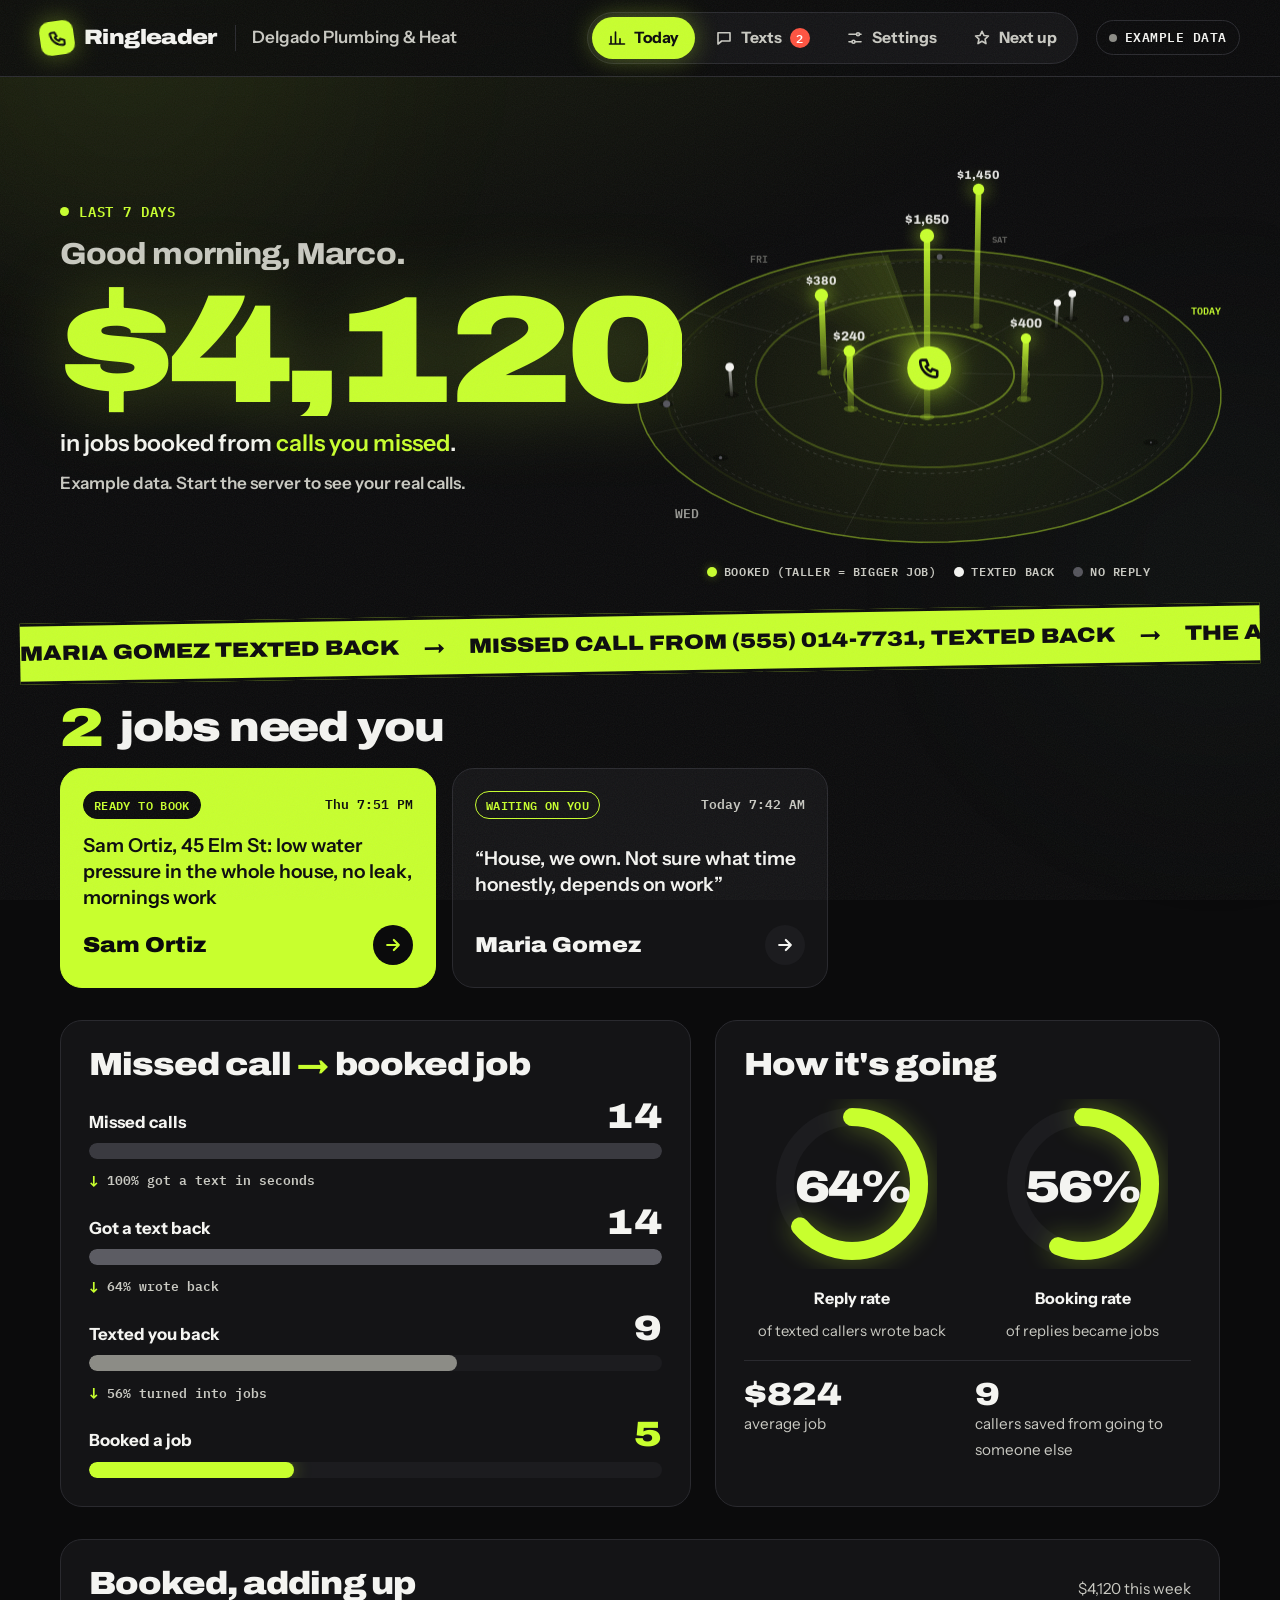
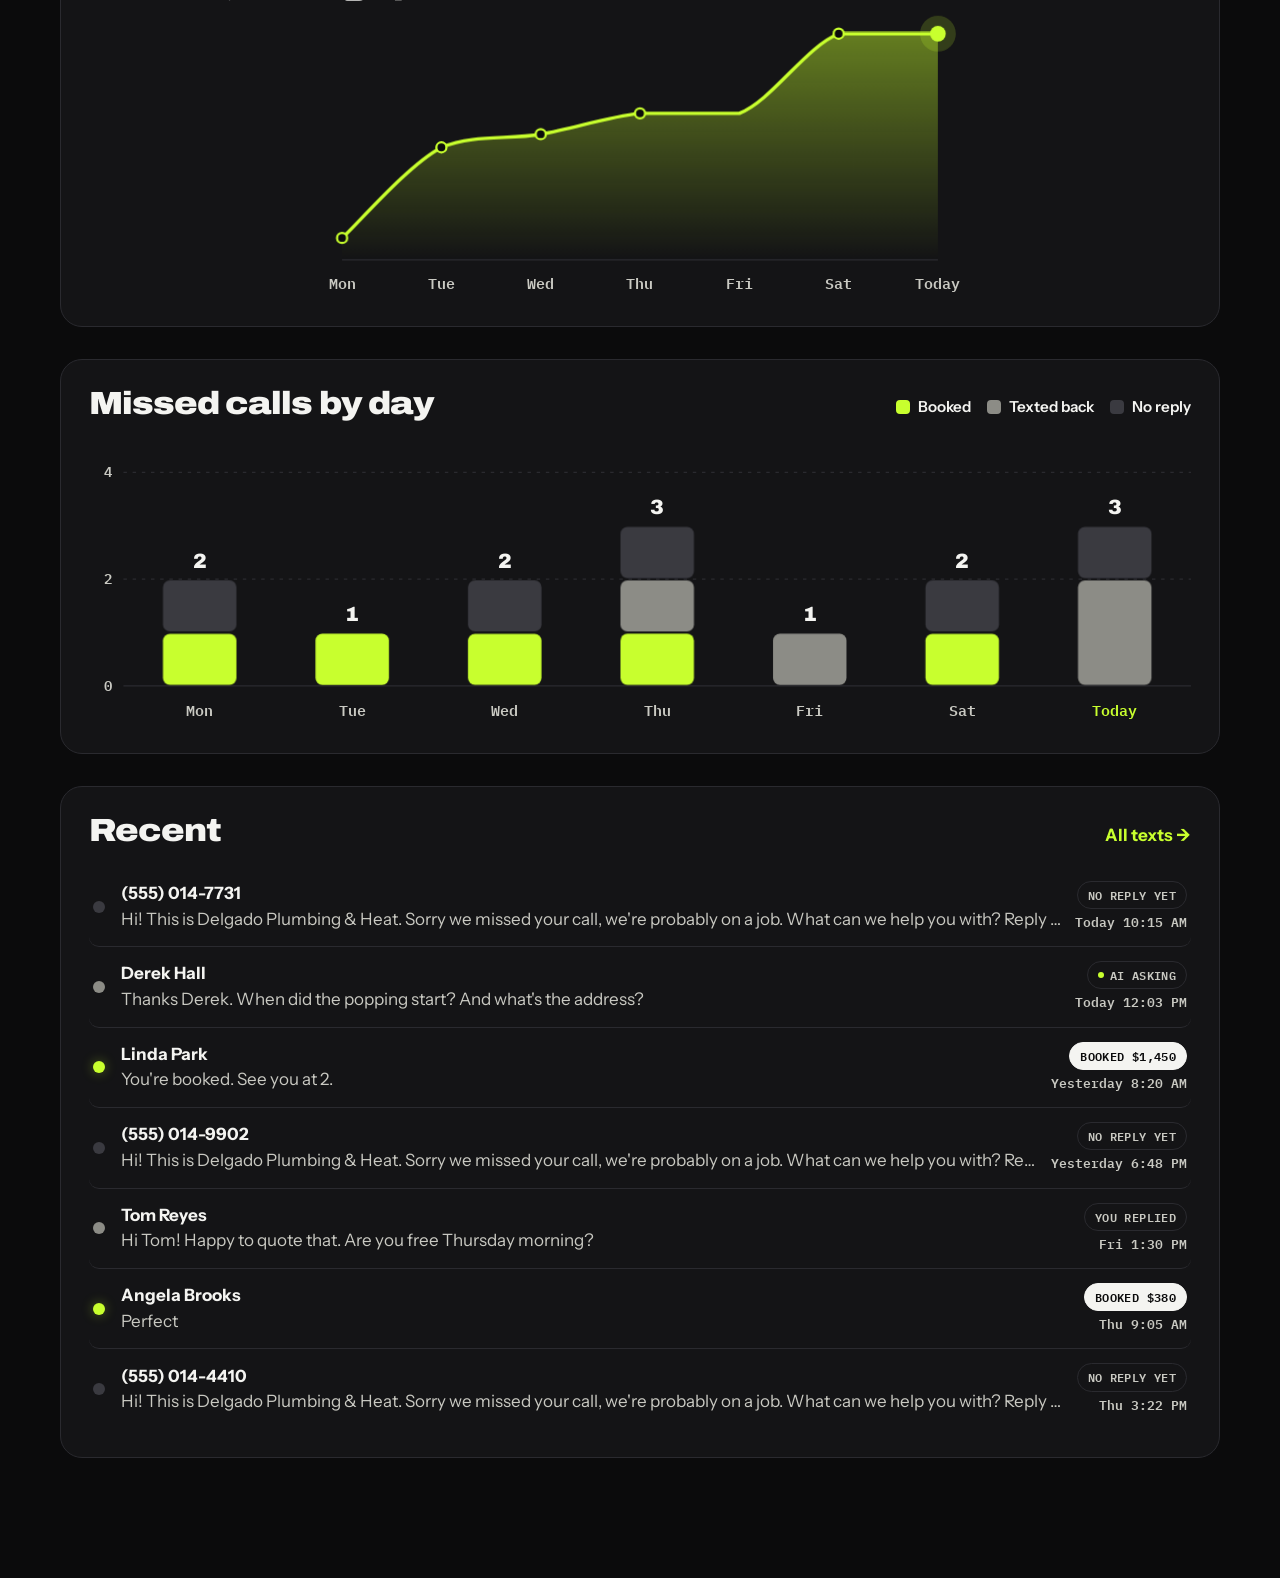
==== commit 697ae80d: "Dashboard: 3D call radar, sliding menu highlight, spotlight cards Today's hero now has a live 3D rad" ====
--- a/index.html
+++ b/index.html
@@ -8,7 +8,8 @@
   <link rel="preconnect" href="https://fonts.googleapis.com">
   <link rel="preconnect" href="https://fonts.gstatic.com" crossorigin>
   <link rel="stylesheet" href="https://fonts.googleapis.com/css2?family=Archivo:wdth,wght@100..125,500..900&family=IBM+Plex+Mono:wght@500;600&family=Instrument+Sans:wght@400;500;600;700&display=swap">
-  <link rel="stylesheet" href="style.css">
+  <link rel="stylesheet" href="style.css?v=2">
+  <link rel="stylesheet" href="fx.css?v=3">
 </head>
 <body>
   <a class="skip" href="#main">Skip to content</a>
@@ -48,7 +49,8 @@
   <div class="tip" id="tip" role="tooltip" hidden></div>
   <p class="toast" id="toast" role="status" aria-live="polite" hidden></p>
 
-  <script src="data.js"></script>
-  <script src="app.js"></script>
+  <script src="data.js?v=2"></script>
+  <script src="app.js?v=2"></script>
+  <script src="fx.js?v=2"></script>
 </body>
 </html>
--- a/style.css
+++ b/style.css
@@ -237,41 +237,49 @@
 .tabs button:hover { color: var(--ink); }
 .tabs button[aria-pressed="true"] { background: var(--ink); color: var(--on-hivis); }
 
-.inbox { display: grid; grid-template-columns: minmax(260px, 360px) minmax(0, 1fr); gap: 16px; min-height: 620px; }
-.inbox-list { display: grid; gap: 8px; align-content: start; max-height: 76vh; overflow-y: auto; padding-right: 4px; scrollbar-width: thin; }
+.tabs button { white-space: nowrap; }
+@media (max-width: 560px) {
+  .tabs { width: 100%; overflow-x: auto; scrollbar-width: none; }
+  .tabs button { padding: 9px 12px; }
+}
+.tabs .n { font-family: var(--f-mono); font-size: .76rem; margin-left: 8px; padding: 1px 7px; border-radius: 999px; background: var(--panel-2); color: var(--soft); }
+.tabs button[aria-pressed="true"] .n { background: var(--on-hivis); color: var(--ink); }
+
+/* Three columns: who texted, the texts, and the job. Narrower screens put the job above the texts. */
+.inbox { display: grid; grid-template-columns: minmax(240px, 320px) minmax(0, 1fr) minmax(300px, 380px); grid-template-areas: "list thread job"; gap: 16px; align-items: start; }
+.inbox-list { grid-area: list; display: grid; gap: 8px; align-content: start; max-height: 78vh; overflow-y: auto; padding: 2px 4px 2px 2px; scrollbar-width: thin; }
 .inbox-list button { text-align: left; display: grid; gap: 8px; padding: 16px; border-radius: 18px; border: 1px solid var(--line); background: var(--panel); cursor: pointer; transition: border-color .2s, transform .2s var(--ease), background .2s; }
 .inbox-list button:hover { border-color: var(--mid); transform: translateX(3px); }
 .inbox-list button.active { border-color: var(--hivis); background: var(--panel-2); box-shadow: inset 4px 0 0 var(--hivis); }
 .inbox-list .top { display: flex; justify-content: space-between; gap: 10px; align-items: baseline; }
 .inbox-list b { font-family: var(--f-display); font-weight: 800; font-stretch: 108%; font-size: 1.12rem; }
 .inbox-list time { font-family: var(--f-mono); font-size: .78rem; font-weight: 600; color: var(--soft); }
-.inbox-list .preview { color: var(--soft); white-space: nowrap; overflow: hidden; text-overflow: ellipsis; }
-
-.thread { display: grid; grid-template-rows: auto auto minmax(0, 1fr) auto; border-radius: var(--radius); border: 1px solid var(--line); background: var(--panel); overflow: hidden; max-height: 76vh; min-height: 560px; }
+.inbox-list .preview { color: var(--soft); display: -webkit-box; -webkit-line-clamp: 2; -webkit-box-orient: vertical; overflow: hidden; line-height: 1.35; }
+.inbox-list .pill + .pill { margin-left: 6px; }
+.pill.timing { border-color: var(--hivis); color: var(--hivis); border-style: dashed; }
+
+.thread { grid-area: thread; display: grid; grid-template-rows: auto minmax(0, 1fr) auto; border-radius: var(--radius); border: 1px solid var(--line); background: var(--panel); overflow: hidden; height: 78vh; min-height: 520px; }
 .thread-head { display: flex; justify-content: space-between; align-items: center; gap: 14px; flex-wrap: wrap; padding: 18px 22px; border-bottom: 1px solid var(--line); }
-.thread-who { display: grid; gap: 4px; }
-.thread-who b { font-family: var(--f-display); font-weight: 900; font-stretch: 115%; font-size: 1.6rem; line-height: 1; }
-.thread-phone { font-family: var(--f-mono); font-size: .82rem; font-weight: 600; color: var(--soft); }
+.thread-who { display: grid; gap: 6px; }
+.name-row { display: flex; align-items: center; gap: 12px; }
+.thread-who b { font-family: var(--f-display); font-weight: 900; font-stretch: 115%; font-size: 1.7rem; line-height: 1; }
+.edit { border: 1px solid var(--line); background: transparent; color: var(--soft); font-family: var(--f-mono); font-size: .76rem; font-weight: 600; text-transform: uppercase; padding: 4px 10px; border-radius: 999px; cursor: pointer; transition: color .2s, border-color .2s; }
+.edit:hover { color: var(--hivis); border-color: var(--hivis); }
+.thread-phone { font-family: var(--f-mono); font-size: .84rem; font-weight: 600; color: var(--soft); }
 .name-form, .book-form { display: flex; gap: 8px; }
-.name-form input { max-width: 220px; }
-.book-form input { width: 110px; }
-.booked-stamp { font-family: var(--f-display); font-weight: 900; font-stretch: 120%; font-size: 1.4rem; padding: 6px 14px; border: 3px solid var(--hivis); color: var(--hivis); border-radius: 10px; transform: rotate(-4deg); text-transform: uppercase; }
-
-.job-card { margin: 16px 22px 4px; padding: 18px 20px; border-radius: 18px; border: 1px dashed var(--mid); display: grid; gap: 8px; }
-.job-card span { font-family: var(--f-mono); font-size: .8rem; font-weight: 600; text-transform: uppercase; letter-spacing: .05em; color: var(--soft); }
-.job-card p { font-size: 1.15rem; font-weight: 700; line-height: 1.35; }
-.job-card.ready { background: var(--hivis); color: var(--on-hivis); border: 0; box-shadow: 0 16px 50px -24px var(--hivis-glow); }
-.job-card.ready span { color: var(--on-hivis); }
+.name-form input { max-width: 240px; }
 
 .msgs { overflow-y: auto; padding: 22px; display: flex; flex-direction: column; gap: 14px; scrollbar-width: thin; -webkit-mask-image: linear-gradient(transparent, #000 28px); mask-image: linear-gradient(transparent, #000 28px); }
-.msg { display: grid; gap: 5px; max-width: min(78%, 560px); }
-.msg p { padding: 12px 16px; border-radius: 20px; font-size: 1rem; line-height: 1.45; white-space: pre-wrap; overflow-wrap: anywhere; }
+.msg { display: grid; gap: 5px; max-width: min(80%, 560px); }
+.msg p { padding: 12px 16px; border-radius: 20px; font-size: 1.02rem; line-height: 1.45; white-space: pre-wrap; overflow-wrap: anywhere; }
 .msg small { font-family: var(--f-mono); font-size: .74rem; font-weight: 600; color: var(--soft); text-transform: uppercase; letter-spacing: .03em; padding-inline: 6px; }
 .msg.customer { align-self: flex-start; }
 .msg.customer p { background: var(--panel-2); border: 1px solid var(--line); border-bottom-left-radius: 6px; }
 .msg.auto, .msg.followup, .msg.assistant, .msg.owner { align-self: flex-end; justify-items: end; }
-.msg.auto p, .msg.followup p, .msg.assistant p { background: transparent; border: 1px solid var(--dim); color: var(--soft); border-bottom-right-radius: 6px; }
-.msg.assistant small::before { content: "\2726 "; color: var(--hivis); }
+.msg.auto p, .msg.followup p { background: transparent; border: 1px solid var(--dim); color: var(--soft); border-bottom-right-radius: 6px; }
+.msg.assistant p { background: rgba(200, 255, 46, .07); border: 1px solid rgba(200, 255, 46, .35); color: var(--ink); border-bottom-right-radius: 6px; }
+.msg.assistant small { color: var(--hivis); }
+.msg.assistant small::before { content: "\2726 "; }
 .msg.owner p { background: var(--hivis); color: var(--on-hivis); font-weight: 600; border-bottom-right-radius: 6px; }
 .msg.failed p { border: 2px solid var(--red); }
 .msg.failed small { color: var(--red); }
@@ -279,14 +287,70 @@
 .composer { display: flex; gap: 10px; padding: 14px; border-top: 1px solid var(--line); background: var(--bg); }
 .composer input { border-radius: 999px; padding-inline: 18px; }
 
+/* ---- The job panel ---- */
+.job-panel { grid-area: job; display: flex; flex-wrap: wrap; gap: 12px; position: sticky; top: 104px; }
+.job-panel > .state, .job-panel > .checklist { flex: 1 1 100%; }
+.job-panel .actions { flex: 1 1 200px; display: flex; gap: 8px; }
+.job-panel .actions .btn { flex: 1; }
+.job-panel .book-form, .job-panel .undo { flex: 1 1 260px; }
+.job-panel .book-form input { flex: 1; min-width: 0; border-radius: 999px; padding-inline: 16px; }
+
+.state { position: relative; overflow: hidden; padding: 20px 22px; border-radius: var(--radius); background: var(--panel); border: 1px solid var(--line); display: grid; gap: 8px; }
+.state-label { font-family: var(--f-display); font-weight: 900; font-stretch: 120%; font-size: 1.75rem; line-height: 1; text-transform: uppercase; letter-spacing: -0.03em; }
+.state p { color: var(--soft); font-size: 1.02rem; }
+.state.ready { background: var(--hivis); border-color: var(--hivis); color: var(--on-hivis); box-shadow: 0 20px 60px -28px var(--hivis-glow); }
+.state.ready p { color: var(--on-hivis); font-weight: 600; }
+/* Waiting on you gets caution tape across the top. */
+.state.waiting { border: 2px solid var(--hivis); padding-top: 30px; }
+.state.waiting::before { content: ""; position: absolute; inset: 0 0 auto; height: 10px; background: var(--stripes); }
+.state.waiting .state-label { color: var(--hivis); }
+.state.waiting p { color: var(--ink); }
+.state.booked { background: var(--ink); border-color: var(--ink); color: var(--on-hivis); }
+.state.booked p { color: #4A4A48; font-weight: 600; }
+.state.gathering .state-label::before { content: ""; display: inline-block; width: 12px; height: 12px; border-radius: 50%; background: var(--hivis); margin-right: 10px; vertical-align: middle; animation: pulse 1.6s infinite; }
+.meter { height: 10px; border-radius: 999px; background: var(--dim); overflow: hidden; margin-top: 4px; }
+.meter i { display: block; height: 100%; border-radius: inherit; background: var(--hivis); box-shadow: 0 0 18px var(--hivis-glow); transition: width .6s var(--ease); }
+.state.opted-out { border-color: var(--red); }
+.state.opted-out .state-label { color: var(--red); }
+
+.undo { border-style: dashed; }
+.undo:hover { border-color: var(--hivis); color: var(--hivis); background: transparent; }
+
+.checklist { padding: 20px 22px; border-radius: var(--radius); background: var(--panel); border: 1px solid var(--line); display: grid; gap: 14px; }
+.checklist h3 { display: flex; justify-content: space-between; align-items: baseline; font-size: 1.25rem; font-weight: 900; font-stretch: 112%; }
+.checklist h3 span { font-family: var(--f-mono); font-size: .9rem; font-weight: 600; color: var(--hivis); }
+.checklist ul { list-style: none; margin: 0; padding: 0; display: grid; grid-template-columns: repeat(auto-fill, minmax(230px, 1fr)); gap: 4px 18px; }
+.checklist li { display: grid; grid-template-columns: 26px minmax(0, 1fr); column-gap: 12px; padding: 9px 0; border-bottom: 1px solid var(--line); }
+.checklist li:last-child { border-bottom: 0; }
+.checklist .tick { grid-row: span 2; width: 24px; height: 24px; margin-top: 2px; border-radius: 50%; display: grid; place-items: center; font-weight: 800; font-size: .85rem; }
+.checklist .got .tick { background: var(--hivis); color: var(--on-hivis); }
+.checklist .got .tick::after { content: "\2713"; }
+.checklist .unsure .tick { border: 2px solid var(--soft); color: var(--soft); }
+.checklist .unsure .tick::after { content: "?"; }
+.checklist .todo .tick { border: 2px dashed var(--dim); }
+.checklist .lbl { font-size: .84rem; font-weight: 600; color: var(--soft); }
+.checklist b { font-size: 1.05rem; font-weight: 700; line-height: 1.3; overflow-wrap: anywhere; }
+.checklist .unsure b, .checklist .todo b { color: var(--mid); font-weight: 600; font-style: italic; }
+.unsure-note { padding: 10px 14px; border-radius: 12px; background: var(--panel-2); border-left: 4px solid var(--hivis); font-weight: 600; }
+.plain-summary { font-size: 1.1rem; font-weight: 700; }
+
+@media (max-width: 1360px) {
+  .inbox { grid-template-columns: minmax(240px, 310px) minmax(0, 1fr); grid-template-areas: "list job" "list thread"; }
+  .job-panel { position: static; }
+  .inbox-list { grid-row: 1 / span 2; max-height: none; }
+}
 @media (max-width: 860px) {
-  .inbox { grid-template-columns: 1fr; }
-  .inbox-list { max-height: 300px; }
-  .thread { max-height: none; min-height: 480px; }
+  .inbox { grid-template-columns: 1fr; grid-template-areas: "list" "job" "thread"; }
+  .inbox-list { grid-row: auto; max-height: 300px; }
+  .thread { height: auto; min-height: 480px; }
   .msgs { max-height: 60vh; }
 }
 
 /* ---------- Settings ---------- */
+.checklist-chips { list-style: none; margin: -2px 0 6px 52px; padding: 0; display: flex; flex-wrap: wrap; gap: 6px; counter-reset: item; }
+.checklist-chips li { counter-increment: item; padding: 5px 12px; border-radius: 999px; border: 1px solid var(--line); background: var(--panel-2); font-weight: 600; font-size: .92rem; }
+.checklist-chips li::before { content: counter(item); font-family: var(--f-mono); color: var(--hivis); margin-right: 7px; }
+@media (max-width: 560px) { .checklist-chips { margin-left: 0; } }
 .settings { display: grid; grid-template-columns: minmax(0, 1fr) 340px; gap: clamp(20px, 3vw, 36px); align-items: start; }
 .settings-main { display: grid; gap: 16px; }
 .set { display: grid; grid-template-columns: 64px minmax(0, 1fr); gap: 4px 18px; padding: 24px; border-radius: var(--radius); background: var(--panel); border: 1px solid var(--line); }
--- a/fx.css
+++ b/fx.css
@@ -0,0 +1,48 @@
+/* Extras on top of style.css: the 3D call radar, a slow-moving glow behind everything,
+   the sliding menu highlight, and cards that light up under the cursor. fx.js drives the moving parts. */
+
+/* a slow green glow drifting behind the whole app */
+.app::before, .app::after { content: ""; position: fixed; z-index: -1; width: 60vmax; height: 60vmax; border-radius: 50%; filter: blur(80px); pointer-events: none; opacity: .5; }
+.app::before { left: -20vmax; top: -25vmax; background: radial-gradient(circle, rgba(200, 255, 46, .12), transparent 65%); animation: drift 26s ease-in-out infinite alternate; }
+.app::after { right: -25vmax; top: 20vh; background: radial-gradient(circle, rgba(120, 200, 160, .07), transparent 65%); animation: drift 32s ease-in-out infinite alternate-reverse; }
+@keyframes drift { to { transform: translate(14vmax, 10vmax) scale(1.15); } }
+
+/* ---------- Today: the radar ---------- */
+.hero { align-items: center; }
+.hero-viz { position: relative; display: grid; gap: 6px; }
+.radar-slot { position: relative; height: clamp(320px, 36vw, 470px); margin: -20px -10px 0; }
+.radar { display: block; width: 100%; height: 100%; touch-action: pan-y; cursor: grab; }
+.radar-legend { display: flex; flex-wrap: wrap; justify-content: center; gap: 6px 18px; font-family: var(--f-mono); font-size: .74rem; font-weight: 600; text-transform: uppercase; letter-spacing: .05em; color: var(--soft); }
+.radar-legend span { display: inline-flex; align-items: center; gap: 7px; }
+.radar-legend i { width: 10px; height: 10px; border-radius: 50%; }
+.lg-booked { background: var(--hivis); box-shadow: 0 0 10px var(--hivis-glow); }
+.lg-replied { background: var(--ink); }
+.lg-none { background: #55555C; }
+@media (max-width: 860px) { .radar-slot { height: min(92vw, 400px); margin: 0 -8px; } }
+
+/* the big number gets a slow sheen across it */
+.hero-money { background: linear-gradient(100deg, var(--hivis) 0 42%, #F2FFC9 50%, var(--hivis) 58% 100%) 0 0 / 260% 100%; -webkit-background-clip: text; background-clip: text; color: transparent; text-shadow: none; filter: drop-shadow(0 0 40px rgba(200, 255, 46, .25)); animation: sheen 7s ease-in-out infinite; }
+@keyframes sheen { 0%, 55% { background-position: 100% 0; } 100% { background-position: -60% 0; } }
+
+/* ---------- menu: one highlight that slides to the page you're on ---------- */
+@media (min-width: 721px) { .nav { position: relative; } } /* on phones it's already fixed to the bottom */
+.nav a { position: relative; z-index: 1; }
+.nav a.active { background: transparent; }
+.nav-blob { position: absolute; left: 0; top: 0; z-index: 0; border-radius: 999px; background: var(--hivis); box-shadow: 0 0 24px var(--hivis-glow); transition: transform .5s var(--ease), width .5s var(--ease), height .5s var(--ease), opacity .3s; pointer-events: none; }
+
+/* ---------- cards ---------- */
+.card { transition: border-color .3s, transform .4s var(--ease); }
+.card::after { content: ""; position: absolute; inset: 0; pointer-events: none; opacity: 0; transition: opacity .35s; background: radial-gradient(520px circle at var(--mx, 50%) var(--my, 0%), rgba(200, 255, 46, .075), transparent 42%); }
+.card:hover { border-color: rgba(200, 255, 46, .3); }
+.card:hover::after { opacity: 1; }
+.job { transition: transform .35s var(--ease), border-color .3s, box-shadow .3s; transform-style: preserve-3d; will-change: transform; }
+.job .quote { transform: translateZ(18px); }
+.money-card .hero-chart svg { max-height: 280px; }
+
+/* pages arrive with a little blur, not just a slide */
+@media (min-width: 721px) { @keyframes in { from { opacity: 0; transform: translateY(18px) scale(.985); filter: blur(6px); } } }
+
+@media (prefers-reduced-motion: reduce) {
+  .app::before, .app::after, .hero-money { animation: none; }
+  .nav-blob { transition: none; }
+}
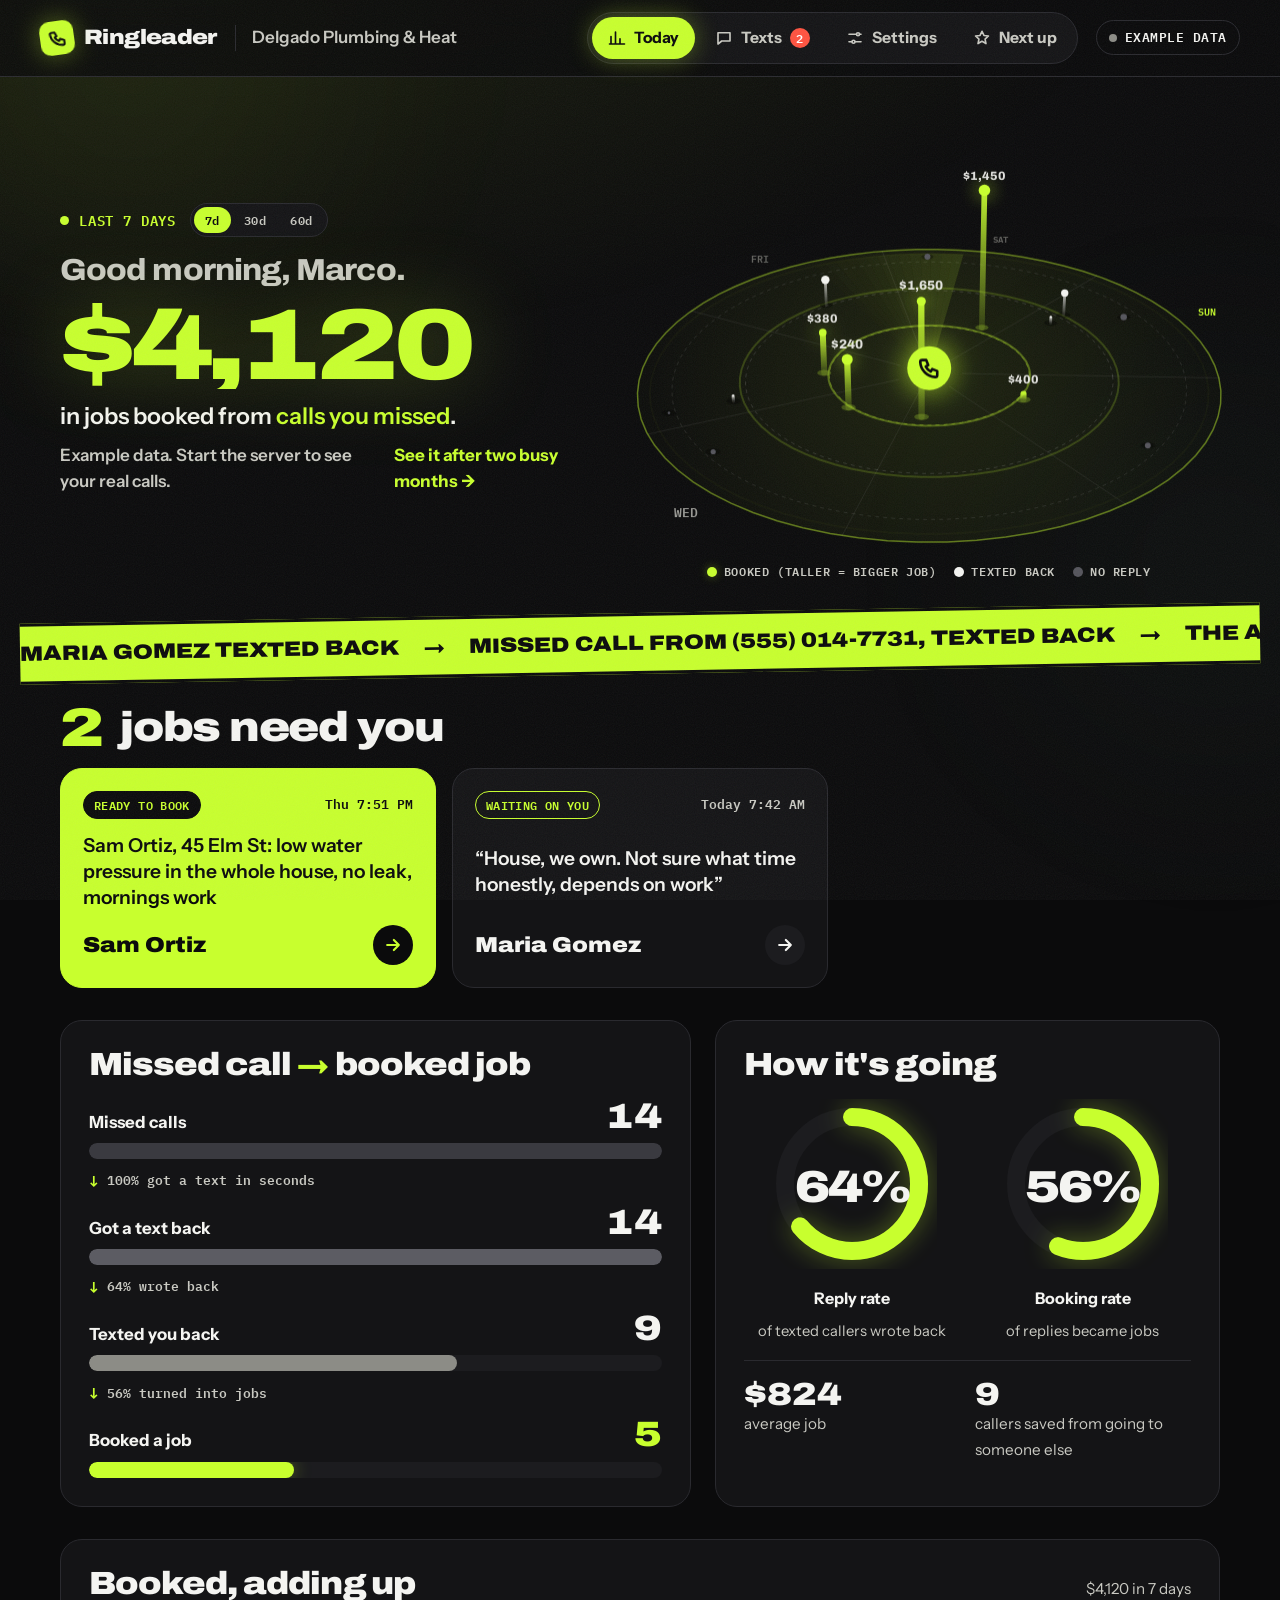
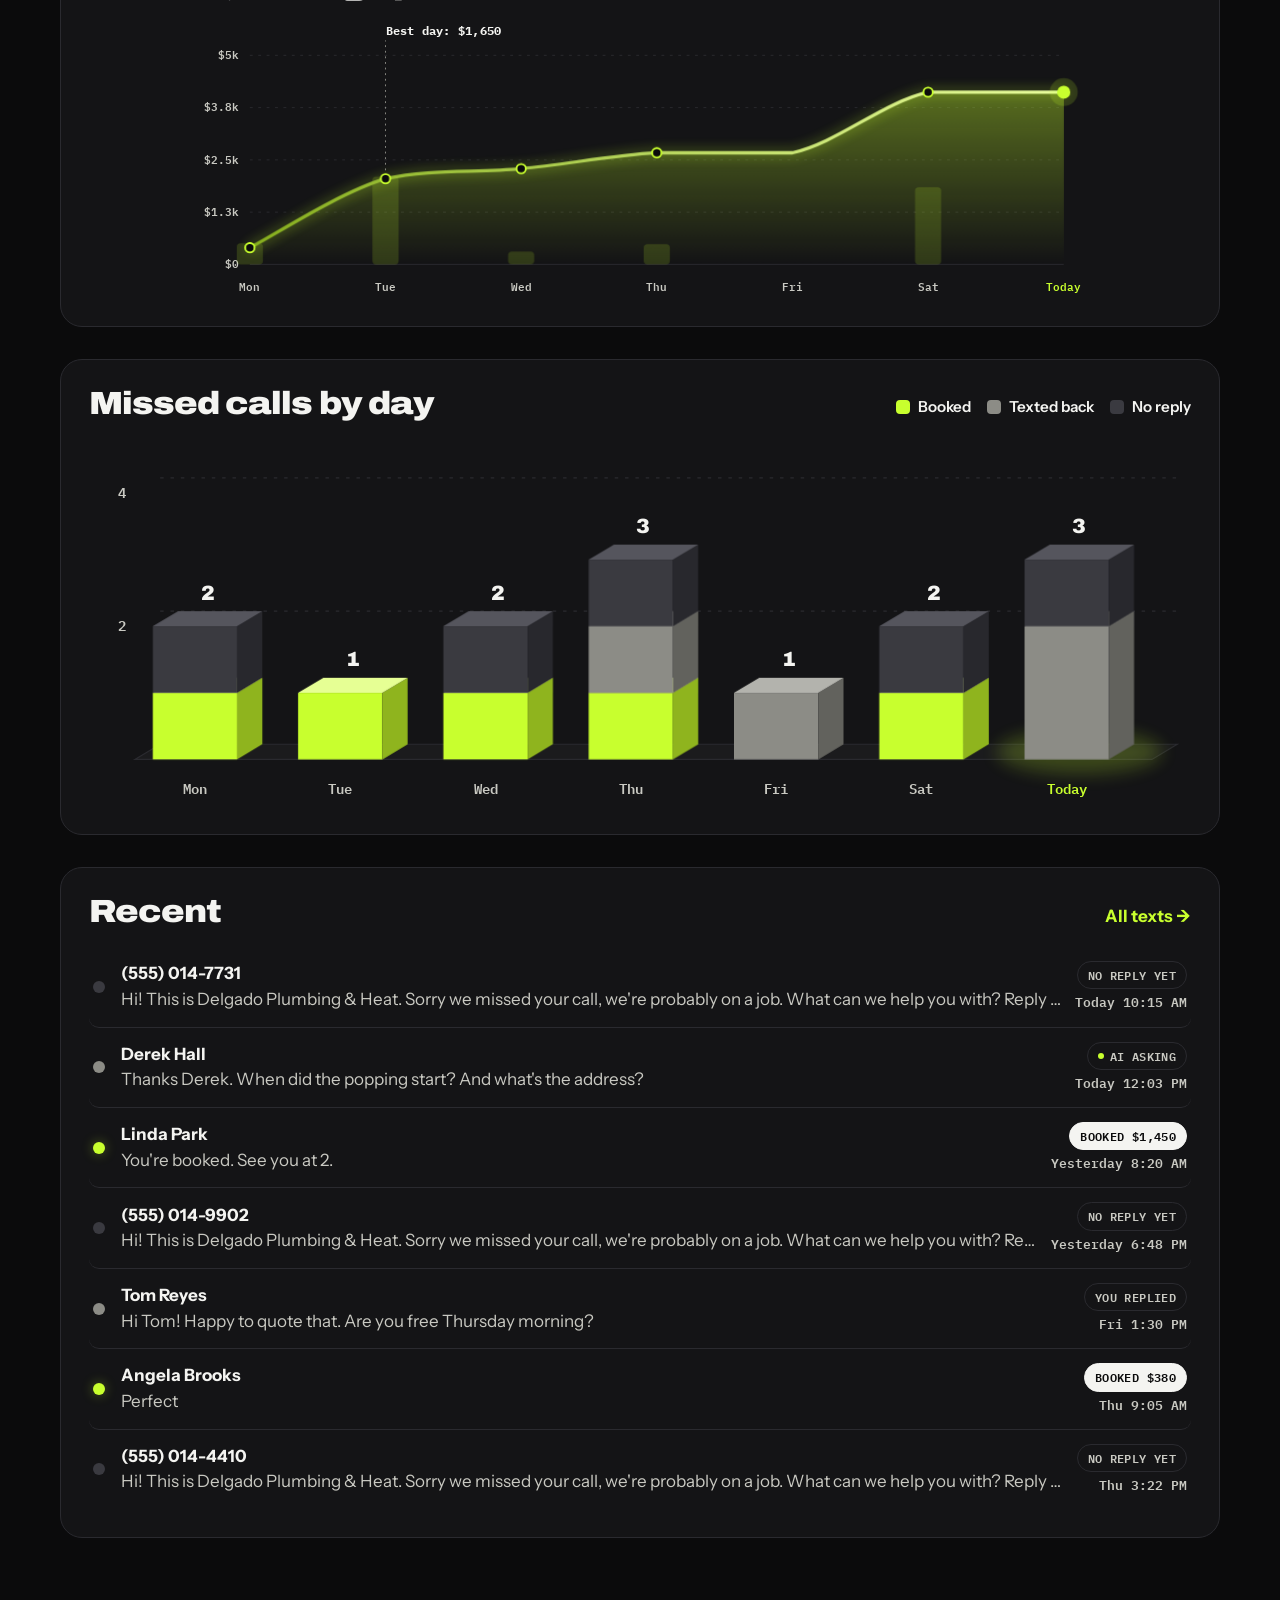
==== commit c88bdbd3: "Dashboard: two-busy-months example, 7/30/60 day switch, click a call to open its texts, 3D charts - " ====
--- a/index.html
+++ b/index.html
@@ -9,7 +9,7 @@
   <link rel="preconnect" href="https://fonts.gstatic.com" crossorigin>
   <link rel="stylesheet" href="https://fonts.googleapis.com/css2?family=Archivo:wdth,wght@100..125,500..900&family=IBM+Plex+Mono:wght@500;600&family=Instrument+Sans:wght@400;500;600;700&display=swap">
   <link rel="stylesheet" href="style.css?v=2">
-  <link rel="stylesheet" href="fx.css?v=3">
+  <link rel="stylesheet" href="fx.css?v=5">
 </head>
 <body>
   <a class="skip" href="#main">Skip to content</a>
@@ -49,8 +49,8 @@
   <div class="tip" id="tip" role="tooltip" hidden></div>
   <p class="toast" id="toast" role="status" aria-live="polite" hidden></p>
 
-  <script src="data.js?v=2"></script>
-  <script src="app.js?v=2"></script>
-  <script src="fx.js?v=2"></script>
+  <script src="data.js?v=3"></script>
+  <script src="app.js?v=4"></script>
+  <script src="fx.js?v=4"></script>
 </body>
 </html>
--- a/fx.css
+++ b/fx.css
@@ -46,3 +46,26 @@
   .app::before, .app::after, .hero-money { animation: none; }
   .nav-blob { transition: none; }
 }
+
+/* ---------- Today: 7 / 30 / 60 day switch ---------- */
+.range-row { display: flex; align-items: center; gap: 14px; flex-wrap: wrap; }
+.range { display: inline-flex; gap: 2px; padding: 3px; border-radius: 999px; background: var(--panel); border: 1px solid var(--line); }
+.range button { border: 0; background: transparent; color: var(--soft); font: 600 .78rem/1 var(--f-mono); letter-spacing: .04em; padding: 7px 11px; border-radius: 999px; cursor: pointer; transition: background .2s, color .2s; }
+.range button:hover { color: var(--ink); background: var(--panel-2); }
+.range button[aria-pressed="true"] { background: var(--hivis); color: var(--on-hivis); }
+.status-line .link { margin-left: 4px; }
+
+/* ---------- the two charts ---------- */
+.axis { font: 600 12px var(--f-mono); fill: var(--soft); }
+.axis.today { fill: var(--hivis); }
+.col-num { font: 900 18px var(--f-display); fill: var(--ink); }
+.flag-text { font: 700 13px var(--f-mono); fill: var(--ink); letter-spacing: .02em; }
+.day-bar { fill: rgba(200, 255, 46, .16); }
+.week svg, .money-card svg { overflow: visible; }
+.week .col { transition: filter .2s; }
+.week .col:hover { filter: brightness(1.15); }
+
+/* the big number sizes itself to its column, so $44,020 fits as well as $4,120 */
+.hero-copy { container-type: inline-size; min-width: 0; }
+.hero-money { font-size: min(9.5rem, 19cqi); }
+@media (max-width: 860px) { .hero-money { font-size: min(9.5rem, 21cqi); } }
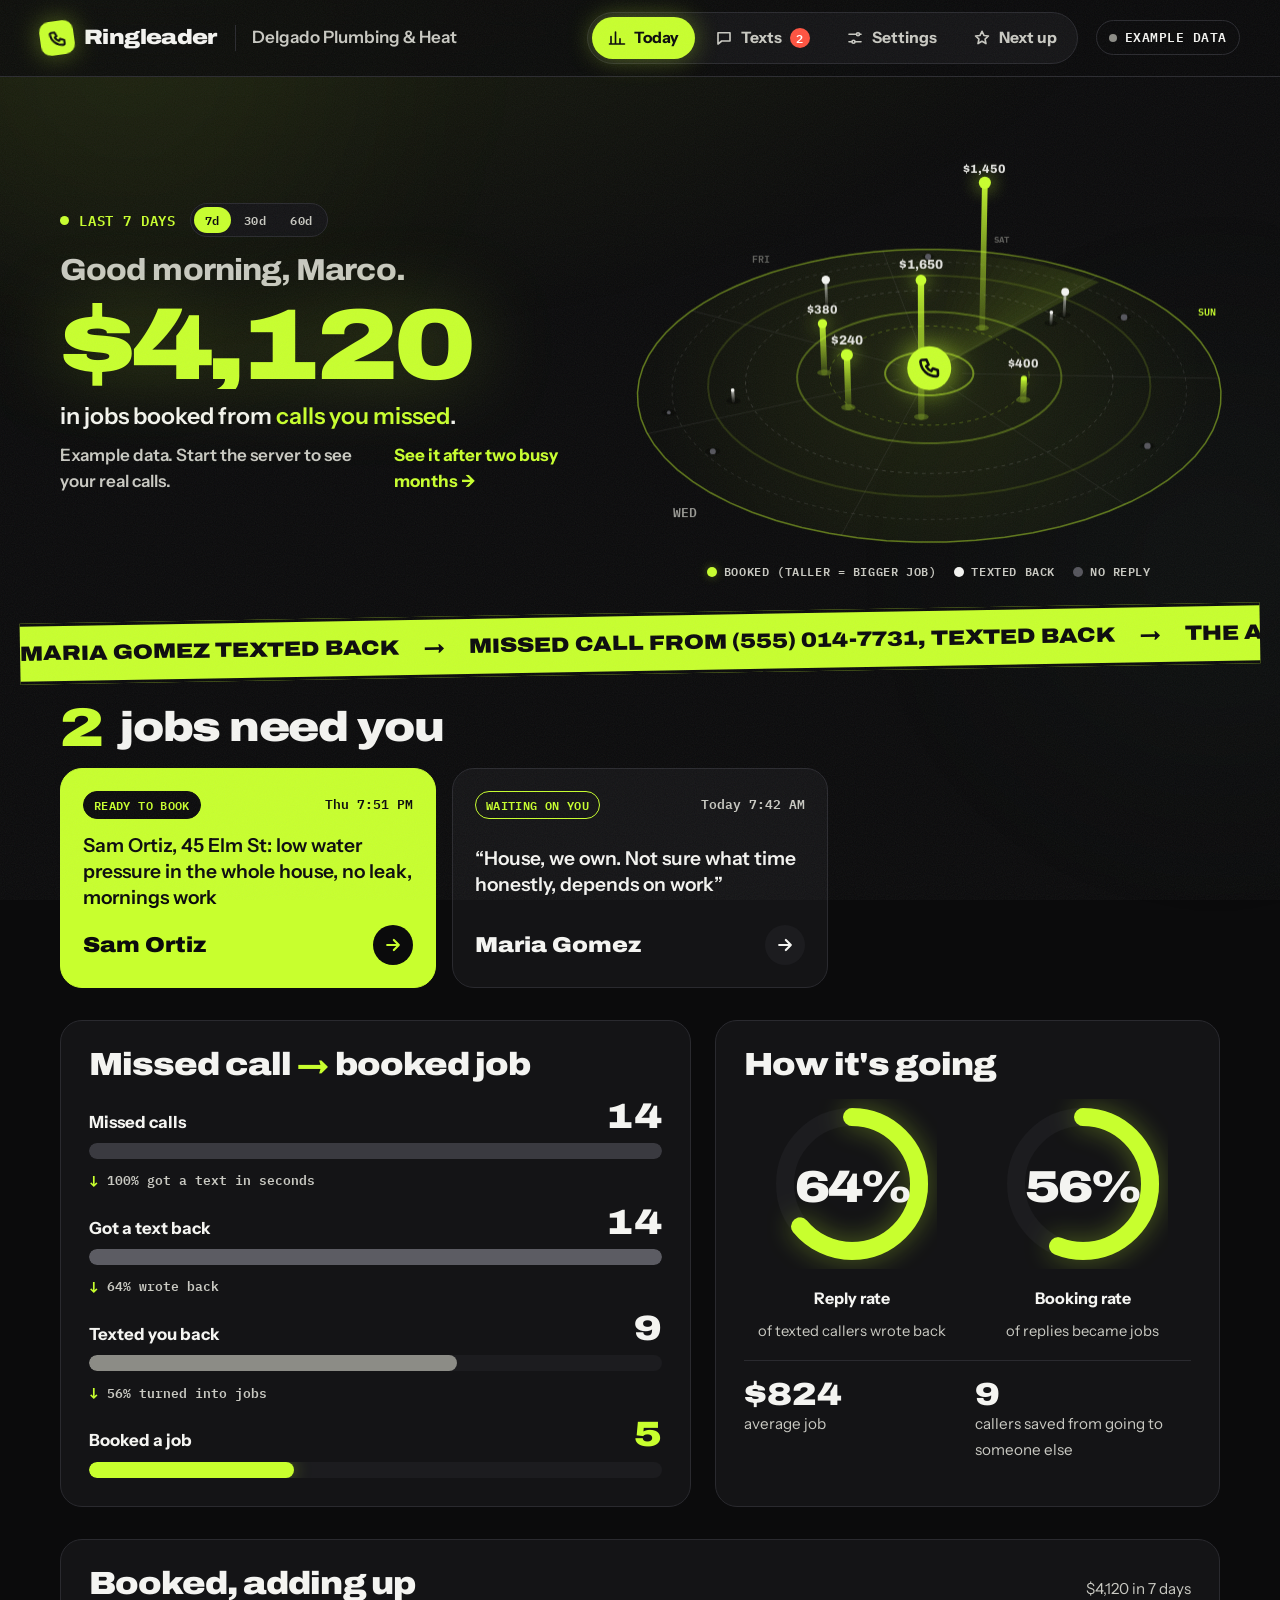
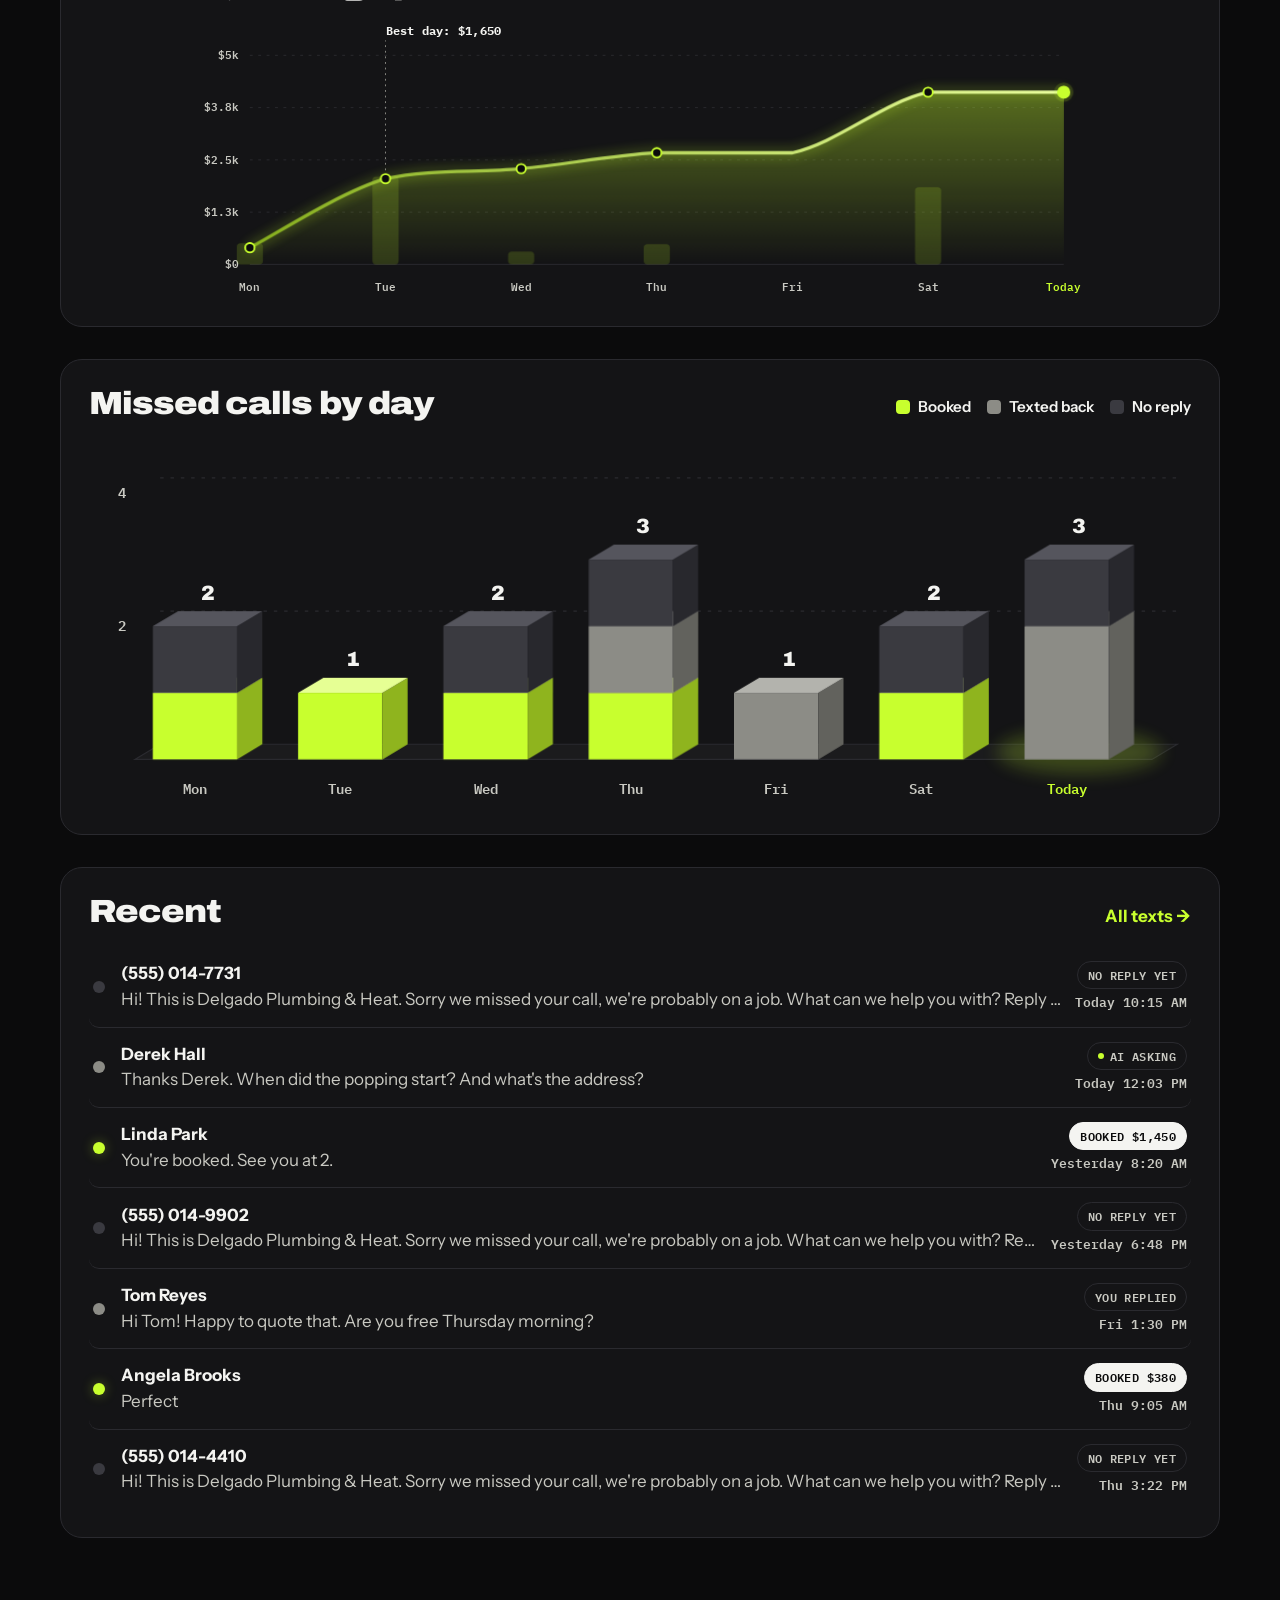
==== commit 0b9bca01: "Dashboard Texts page: search, day groups, avatars, the whole story in each thread, quick replies - S" ====
--- a/index.html
+++ b/index.html
@@ -9,7 +9,7 @@
   <link rel="preconnect" href="https://fonts.gstatic.com" crossorigin>
   <link rel="stylesheet" href="https://fonts.googleapis.com/css2?family=Archivo:wdth,wght@100..125,500..900&family=IBM+Plex+Mono:wght@500;600&family=Instrument+Sans:wght@400;500;600;700&display=swap">
   <link rel="stylesheet" href="style.css?v=2">
-  <link rel="stylesheet" href="fx.css?v=5">
+  <link rel="stylesheet" href="fx.css?v=8">
 </head>
 <body>
   <a class="skip" href="#main">Skip to content</a>
@@ -50,7 +50,7 @@
   <p class="toast" id="toast" role="status" aria-live="polite" hidden></p>
 
   <script src="data.js?v=3"></script>
-  <script src="app.js?v=4"></script>
+  <script src="app.js?v=5"></script>
   <script src="fx.js?v=4"></script>
 </body>
 </html>
--- a/fx.css
+++ b/fx.css
@@ -69,3 +69,60 @@
 .hero-copy { container-type: inline-size; min-width: 0; }
 .hero-money { font-size: min(9.5rem, 19cqi); }
 @media (max-width: 860px) { .hero-money { font-size: min(9.5rem, 21cqi); } }
+
+/* ---------- Texts: search, day groups, avatars ---------- */
+.inbox-side { grid-area: list; display: grid; gap: 10px; align-content: start; min-width: 0; }
+.inbox-side .inbox-list { grid-area: auto; grid-row: auto; }
+@media (max-width: 1360px) { .inbox-side { grid-row: 1 / span 2; } .inbox-side .inbox-list { max-height: 78vh; } }
+@media (max-width: 860px) { .inbox-side { grid-row: auto; } .inbox-side .inbox-list { max-height: 320px; } }
+.search { display: flex; align-items: center; gap: 10px; padding: 0 14px; border-radius: 999px; background: var(--panel); border: 1px solid var(--line); color: var(--soft); transition: border-color .2s, box-shadow .2s; }
+.search:focus-within { border-color: var(--hivis); box-shadow: 0 0 0 4px rgba(200, 255, 46, .12); }
+.search input { border: 0 !important; background: transparent !important; box-shadow: none !important; padding: 12px 0 !important; }
+.inbox-list .group { font-family: var(--f-mono); font-size: .72rem; font-weight: 600; text-transform: uppercase; letter-spacing: .08em; color: var(--mid); padding: 10px 6px 2px; position: sticky; top: 0; z-index: 1; background: linear-gradient(var(--bg) 70%, transparent); }
+.inbox-list button { grid-template-columns: 42px minmax(0, 1fr); column-gap: 12px; align-items: start; }
+.inbox-list button > :not(.av) { grid-column: 2; }
+.av { grid-row: span 3; width: 42px; height: 42px; border-radius: 14px; display: grid; place-items: center; font-family: var(--f-display); font-weight: 900; font-size: .95rem; background: var(--panel-2); color: var(--soft); border: 1px solid var(--line); }
+.av.big { width: 52px; height: 52px; border-radius: 16px; font-size: 1.15rem; flex: none; }
+.av.booked { background: var(--ink); color: var(--on-hivis); border-color: var(--ink); }
+.av.ready { background: var(--hivis); color: var(--on-hivis); border-color: var(--hivis); box-shadow: 0 0 20px var(--hivis-glow); }
+.av.waiting { border: 2px solid var(--hivis); color: var(--hivis); }
+.av.gathering { border: 2px dashed var(--hivis); color: var(--hivis); }
+.av.opted-out { border-color: var(--red); color: var(--red); }
+.thread-head { justify-content: flex-start; }
+.thread-head .thread-who { flex: 1; min-width: 0; }
+
+/* ---------- Texts: the thread tells the whole story ---------- */
+.thread { grid-template-rows: auto minmax(0, 1fr) auto auto; }
+.sys { align-self: center; display: inline-flex; align-items: center; gap: 8px; font-family: var(--f-mono); font-size: .76rem; font-weight: 600; text-transform: uppercase; letter-spacing: .04em; padding: 6px 12px; border-radius: 999px; border: 1px solid var(--line); color: var(--soft); background: var(--bg); }
+.sys.missed { color: var(--red); border-color: rgba(255, 83, 64, .4); }
+.sys.missed i { width: 8px; height: 8px; border-radius: 50%; background: var(--red); box-shadow: 0 0 0 4px rgba(255, 83, 64, .15); }
+.sys.booked { background: var(--hivis); color: var(--on-hivis); border-color: var(--hivis); font-size: .9rem; padding: 8px 16px; box-shadow: 0 10px 30px -10px var(--hivis-glow); }
+.sys.stop { color: var(--red); border-color: var(--red); }
+.sys.quiet { border-style: dashed; }
+.msg { animation: msg-in .45s var(--ease) both; }
+@keyframes msg-in { from { opacity: 0; transform: translateY(8px); } }
+.typing { align-self: flex-end; display: flex; align-items: center; gap: 5px; padding: 10px 14px; border-radius: 18px; border: 1px dashed rgba(200, 255, 46, .4); }
+.typing span { width: 7px; height: 7px; border-radius: 50%; background: var(--hivis); animation: dot 1.2s infinite; }
+.typing span:nth-child(2) { animation-delay: .15s; } .typing span:nth-child(3) { animation-delay: .3s; }
+.typing small { margin-left: 8px; font-family: var(--f-mono); font-size: .72rem; font-weight: 600; text-transform: uppercase; color: var(--hivis); }
+@keyframes dot { 0%, 80%, 100% { opacity: .25; transform: translateY(0); } 40% { opacity: 1; transform: translateY(-3px); } }
+.quick { display: flex; gap: 8px; padding: 10px 14px 0; overflow-x: auto; scrollbar-width: none; background: var(--bg); border-top: 1px solid var(--line); }
+.quick button { flex: none; border: 1px solid var(--line); background: var(--panel); color: var(--soft); font: 600 .86rem var(--f-body); padding: 8px 12px; border-radius: 999px; cursor: pointer; white-space: nowrap; transition: border-color .2s, color .2s, background .2s; }
+.quick button:hover { border-color: var(--hivis); color: var(--ink); background: var(--panel-2); }
+.quick + .composer { border-top: 0; }
+
+/* ---------- Texts: a ring for how many job details are in ---------- */
+.ring-mini { display: inline-flex; align-items: center; gap: 8px; }
+.ring-mini svg { width: 26px; height: 26px; transform: rotate(-90deg); }
+.ring-mini circle { fill: none; stroke: var(--dim); stroke-width: 4; }
+.ring-mini .fg { stroke: var(--hivis); stroke-linecap: round; filter: drop-shadow(0 0 4px var(--hivis-glow)); }
+@media (prefers-reduced-motion: reduce) { .msg, .typing span { animation: none; } }
+/* phones: one column that never grows wider than the screen */
+@media (max-width: 860px) {
+  .inbox { grid-template-columns: minmax(0, 1fr); }
+  .inbox > * { min-width: 0; }
+  .job-panel .actions, .job-panel .book-form, .job-panel .undo { flex-basis: 100%; }
+}
+/* the page itself: one column that can't be pushed wider than the screen (the filter tabs scroll instead) */
+.main { grid-template-columns: minmax(0, 1fr); }
+.page-top > * { min-width: 0; max-width: 100%; }
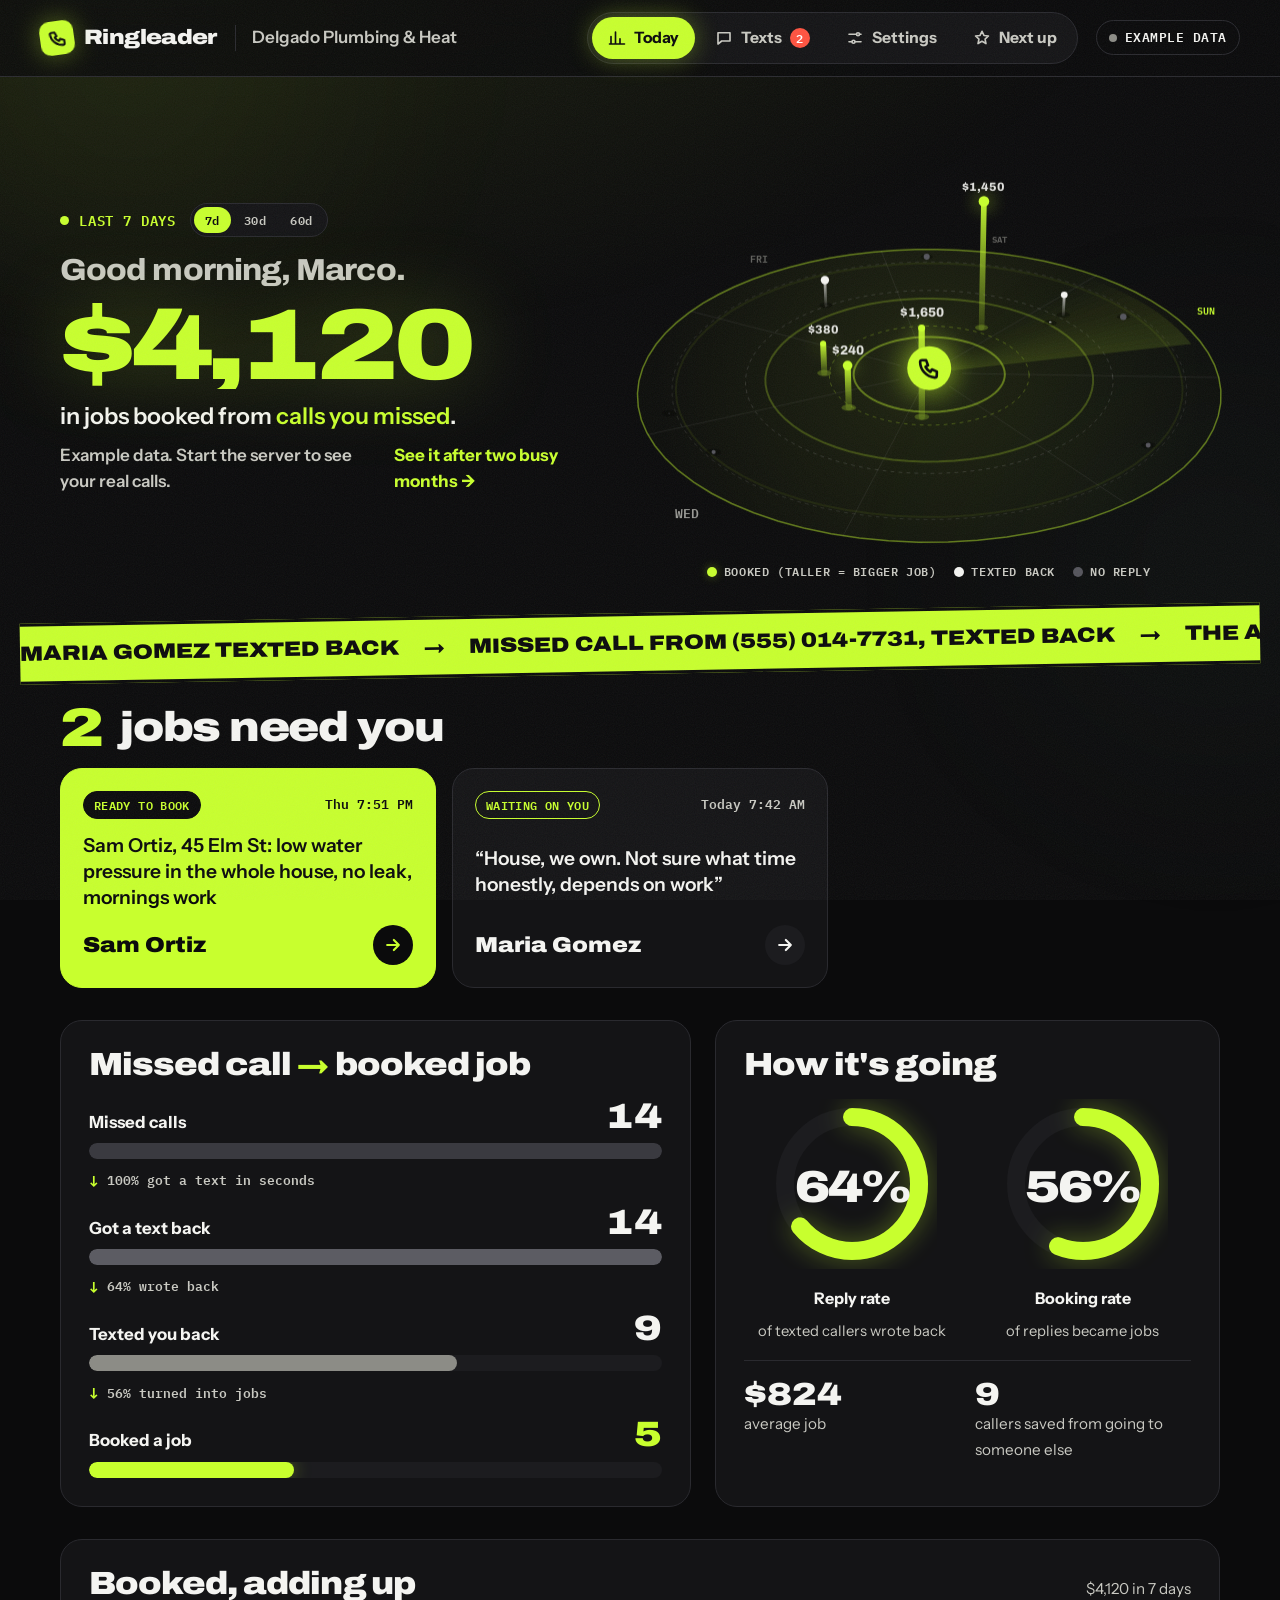
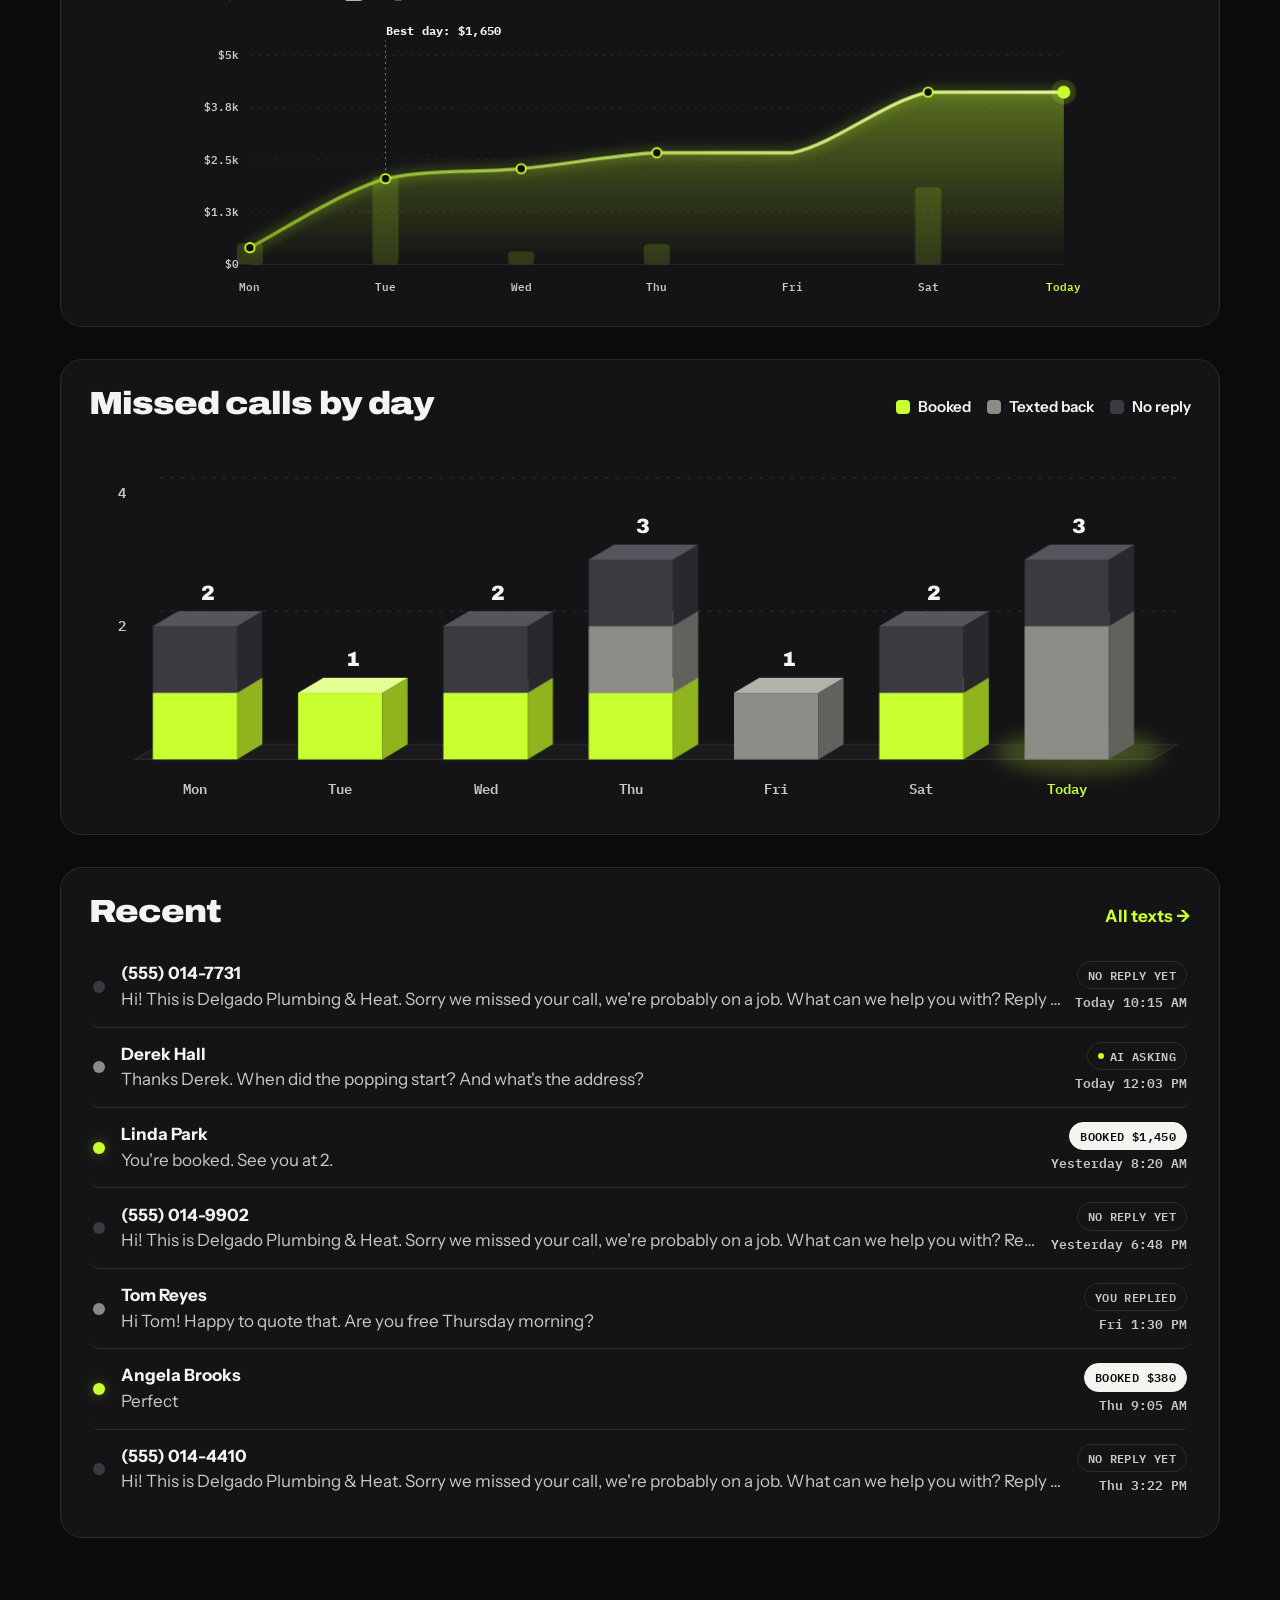
==== commit d6e2ba95: "Keep the original site and dashboard at their links; new versions live in /new - site/: index.html a" ====
--- a/index.html
+++ b/index.html
@@ -9,7 +9,7 @@
   <link rel="preconnect" href="https://fonts.gstatic.com" crossorigin>
   <link rel="stylesheet" href="https://fonts.googleapis.com/css2?family=Archivo:wdth,wght@100..125,500..900&family=IBM+Plex+Mono:wght@500;600&family=Instrument+Sans:wght@400;500;600;700&display=swap">
   <link rel="stylesheet" href="style.css?v=2">
-  <link rel="stylesheet" href="fx.css?v=8">
+  <link rel="stylesheet" href="fx.css?v=5">
 </head>
 <body>
   <a class="skip" href="#main">Skip to content</a>
@@ -50,7 +50,7 @@
   <p class="toast" id="toast" role="status" aria-live="polite" hidden></p>
 
   <script src="data.js?v=3"></script>
-  <script src="app.js?v=5"></script>
+  <script src="app.js?v=4"></script>
   <script src="fx.js?v=4"></script>
 </body>
 </html>
--- a/fx.css
+++ b/fx.css
@@ -69,60 +69,3 @@
 .hero-copy { container-type: inline-size; min-width: 0; }
 .hero-money { font-size: min(9.5rem, 19cqi); }
 @media (max-width: 860px) { .hero-money { font-size: min(9.5rem, 21cqi); } }
-
-/* ---------- Texts: search, day groups, avatars ---------- */
-.inbox-side { grid-area: list; display: grid; gap: 10px; align-content: start; min-width: 0; }
-.inbox-side .inbox-list { grid-area: auto; grid-row: auto; }
-@media (max-width: 1360px) { .inbox-side { grid-row: 1 / span 2; } .inbox-side .inbox-list { max-height: 78vh; } }
-@media (max-width: 860px) { .inbox-side { grid-row: auto; } .inbox-side .inbox-list { max-height: 320px; } }
-.search { display: flex; align-items: center; gap: 10px; padding: 0 14px; border-radius: 999px; background: var(--panel); border: 1px solid var(--line); color: var(--soft); transition: border-color .2s, box-shadow .2s; }
-.search:focus-within { border-color: var(--hivis); box-shadow: 0 0 0 4px rgba(200, 255, 46, .12); }
-.search input { border: 0 !important; background: transparent !important; box-shadow: none !important; padding: 12px 0 !important; }
-.inbox-list .group { font-family: var(--f-mono); font-size: .72rem; font-weight: 600; text-transform: uppercase; letter-spacing: .08em; color: var(--mid); padding: 10px 6px 2px; position: sticky; top: 0; z-index: 1; background: linear-gradient(var(--bg) 70%, transparent); }
-.inbox-list button { grid-template-columns: 42px minmax(0, 1fr); column-gap: 12px; align-items: start; }
-.inbox-list button > :not(.av) { grid-column: 2; }
-.av { grid-row: span 3; width: 42px; height: 42px; border-radius: 14px; display: grid; place-items: center; font-family: var(--f-display); font-weight: 900; font-size: .95rem; background: var(--panel-2); color: var(--soft); border: 1px solid var(--line); }
-.av.big { width: 52px; height: 52px; border-radius: 16px; font-size: 1.15rem; flex: none; }
-.av.booked { background: var(--ink); color: var(--on-hivis); border-color: var(--ink); }
-.av.ready { background: var(--hivis); color: var(--on-hivis); border-color: var(--hivis); box-shadow: 0 0 20px var(--hivis-glow); }
-.av.waiting { border: 2px solid var(--hivis); color: var(--hivis); }
-.av.gathering { border: 2px dashed var(--hivis); color: var(--hivis); }
-.av.opted-out { border-color: var(--red); color: var(--red); }
-.thread-head { justify-content: flex-start; }
-.thread-head .thread-who { flex: 1; min-width: 0; }
-
-/* ---------- Texts: the thread tells the whole story ---------- */
-.thread { grid-template-rows: auto minmax(0, 1fr) auto auto; }
-.sys { align-self: center; display: inline-flex; align-items: center; gap: 8px; font-family: var(--f-mono); font-size: .76rem; font-weight: 600; text-transform: uppercase; letter-spacing: .04em; padding: 6px 12px; border-radius: 999px; border: 1px solid var(--line); color: var(--soft); background: var(--bg); }
-.sys.missed { color: var(--red); border-color: rgba(255, 83, 64, .4); }
-.sys.missed i { width: 8px; height: 8px; border-radius: 50%; background: var(--red); box-shadow: 0 0 0 4px rgba(255, 83, 64, .15); }
-.sys.booked { background: var(--hivis); color: var(--on-hivis); border-color: var(--hivis); font-size: .9rem; padding: 8px 16px; box-shadow: 0 10px 30px -10px var(--hivis-glow); }
-.sys.stop { color: var(--red); border-color: var(--red); }
-.sys.quiet { border-style: dashed; }
-.msg { animation: msg-in .45s var(--ease) both; }
-@keyframes msg-in { from { opacity: 0; transform: translateY(8px); } }
-.typing { align-self: flex-end; display: flex; align-items: center; gap: 5px; padding: 10px 14px; border-radius: 18px; border: 1px dashed rgba(200, 255, 46, .4); }
-.typing span { width: 7px; height: 7px; border-radius: 50%; background: var(--hivis); animation: dot 1.2s infinite; }
-.typing span:nth-child(2) { animation-delay: .15s; } .typing span:nth-child(3) { animation-delay: .3s; }
-.typing small { margin-left: 8px; font-family: var(--f-mono); font-size: .72rem; font-weight: 600; text-transform: uppercase; color: var(--hivis); }
-@keyframes dot { 0%, 80%, 100% { opacity: .25; transform: translateY(0); } 40% { opacity: 1; transform: translateY(-3px); } }
-.quick { display: flex; gap: 8px; padding: 10px 14px 0; overflow-x: auto; scrollbar-width: none; background: var(--bg); border-top: 1px solid var(--line); }
-.quick button { flex: none; border: 1px solid var(--line); background: var(--panel); color: var(--soft); font: 600 .86rem var(--f-body); padding: 8px 12px; border-radius: 999px; cursor: pointer; white-space: nowrap; transition: border-color .2s, color .2s, background .2s; }
-.quick button:hover { border-color: var(--hivis); color: var(--ink); background: var(--panel-2); }
-.quick + .composer { border-top: 0; }
-
-/* ---------- Texts: a ring for how many job details are in ---------- */
-.ring-mini { display: inline-flex; align-items: center; gap: 8px; }
-.ring-mini svg { width: 26px; height: 26px; transform: rotate(-90deg); }
-.ring-mini circle { fill: none; stroke: var(--dim); stroke-width: 4; }
-.ring-mini .fg { stroke: var(--hivis); stroke-linecap: round; filter: drop-shadow(0 0 4px var(--hivis-glow)); }
-@media (prefers-reduced-motion: reduce) { .msg, .typing span { animation: none; } }
-/* phones: one column that never grows wider than the screen */
-@media (max-width: 860px) {
-  .inbox { grid-template-columns: minmax(0, 1fr); }
-  .inbox > * { min-width: 0; }
-  .job-panel .actions, .job-panel .book-form, .job-panel .undo { flex-basis: 100%; }
-}
-/* the page itself: one column that can't be pushed wider than the screen (the filter tabs scroll instead) */
-.main { grid-template-columns: minmax(0, 1fr); }
-.page-top > * { min-width: 0; max-width: 100%; }
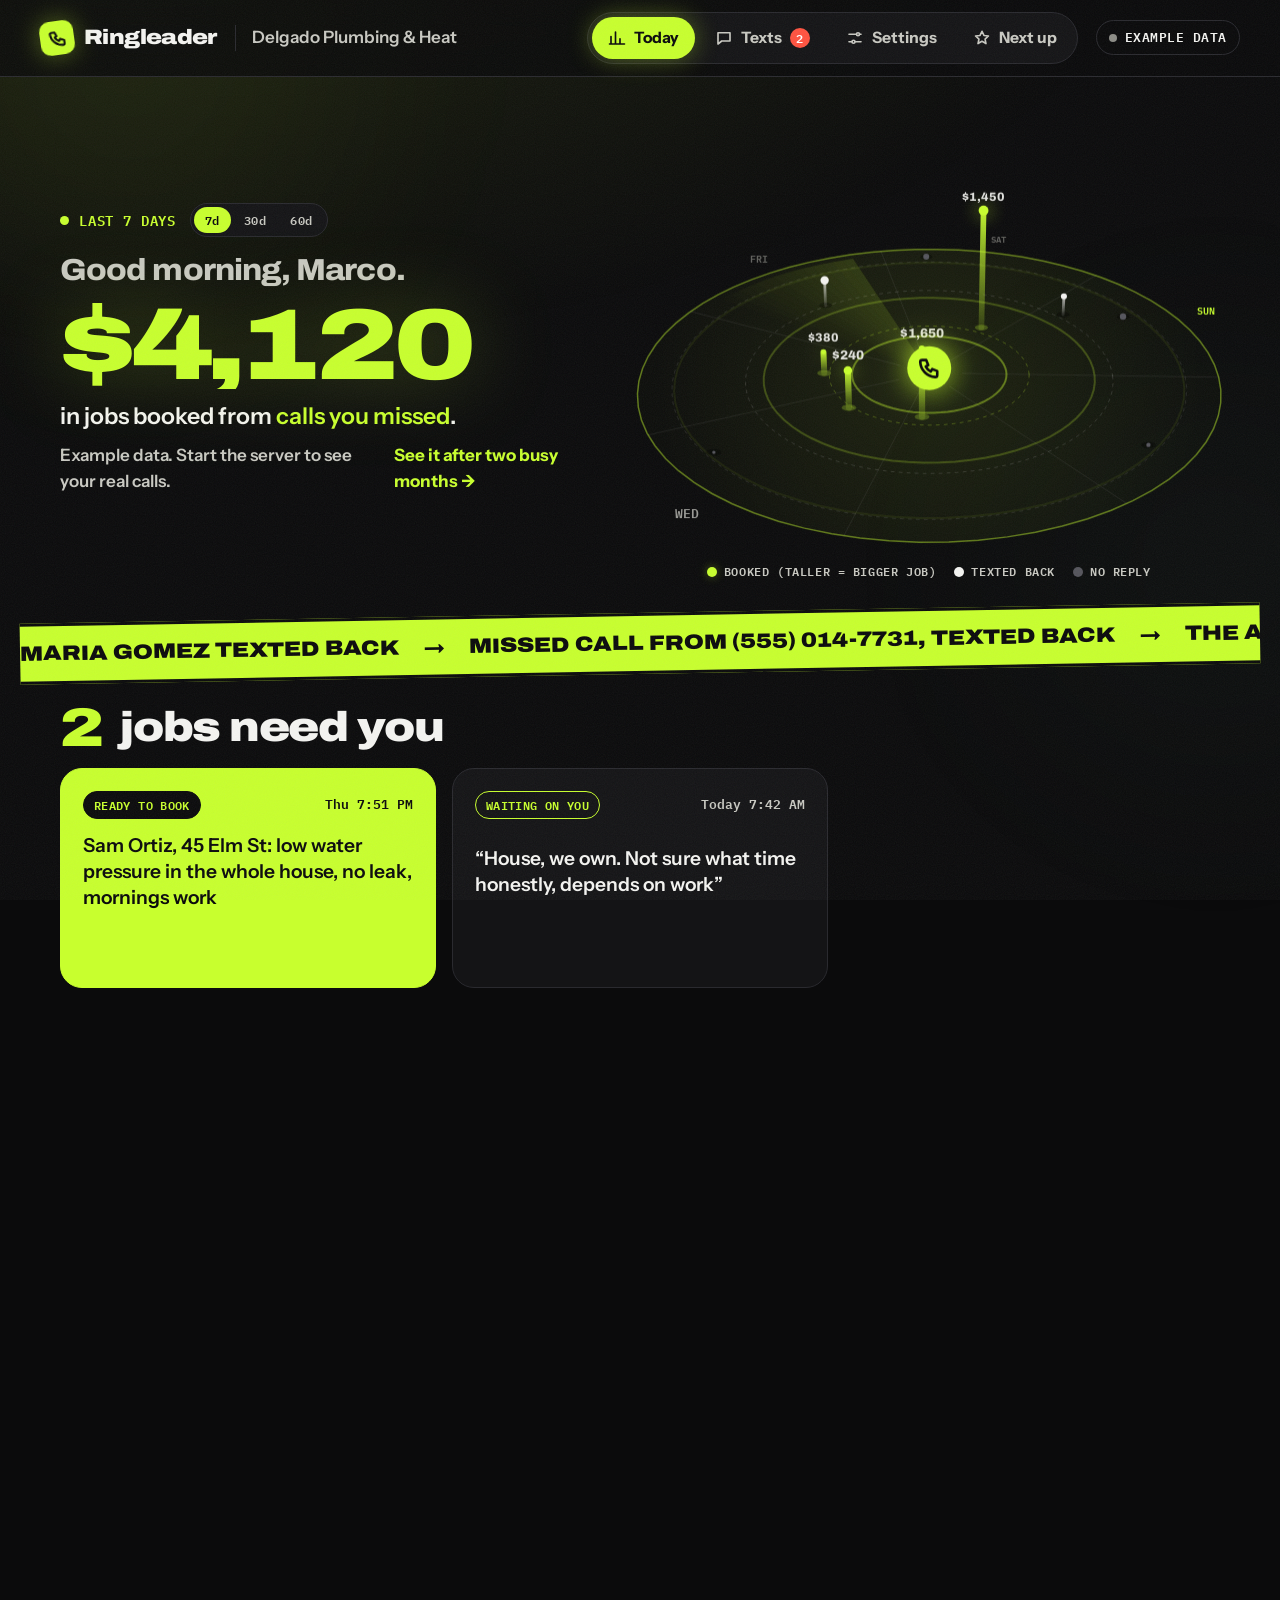
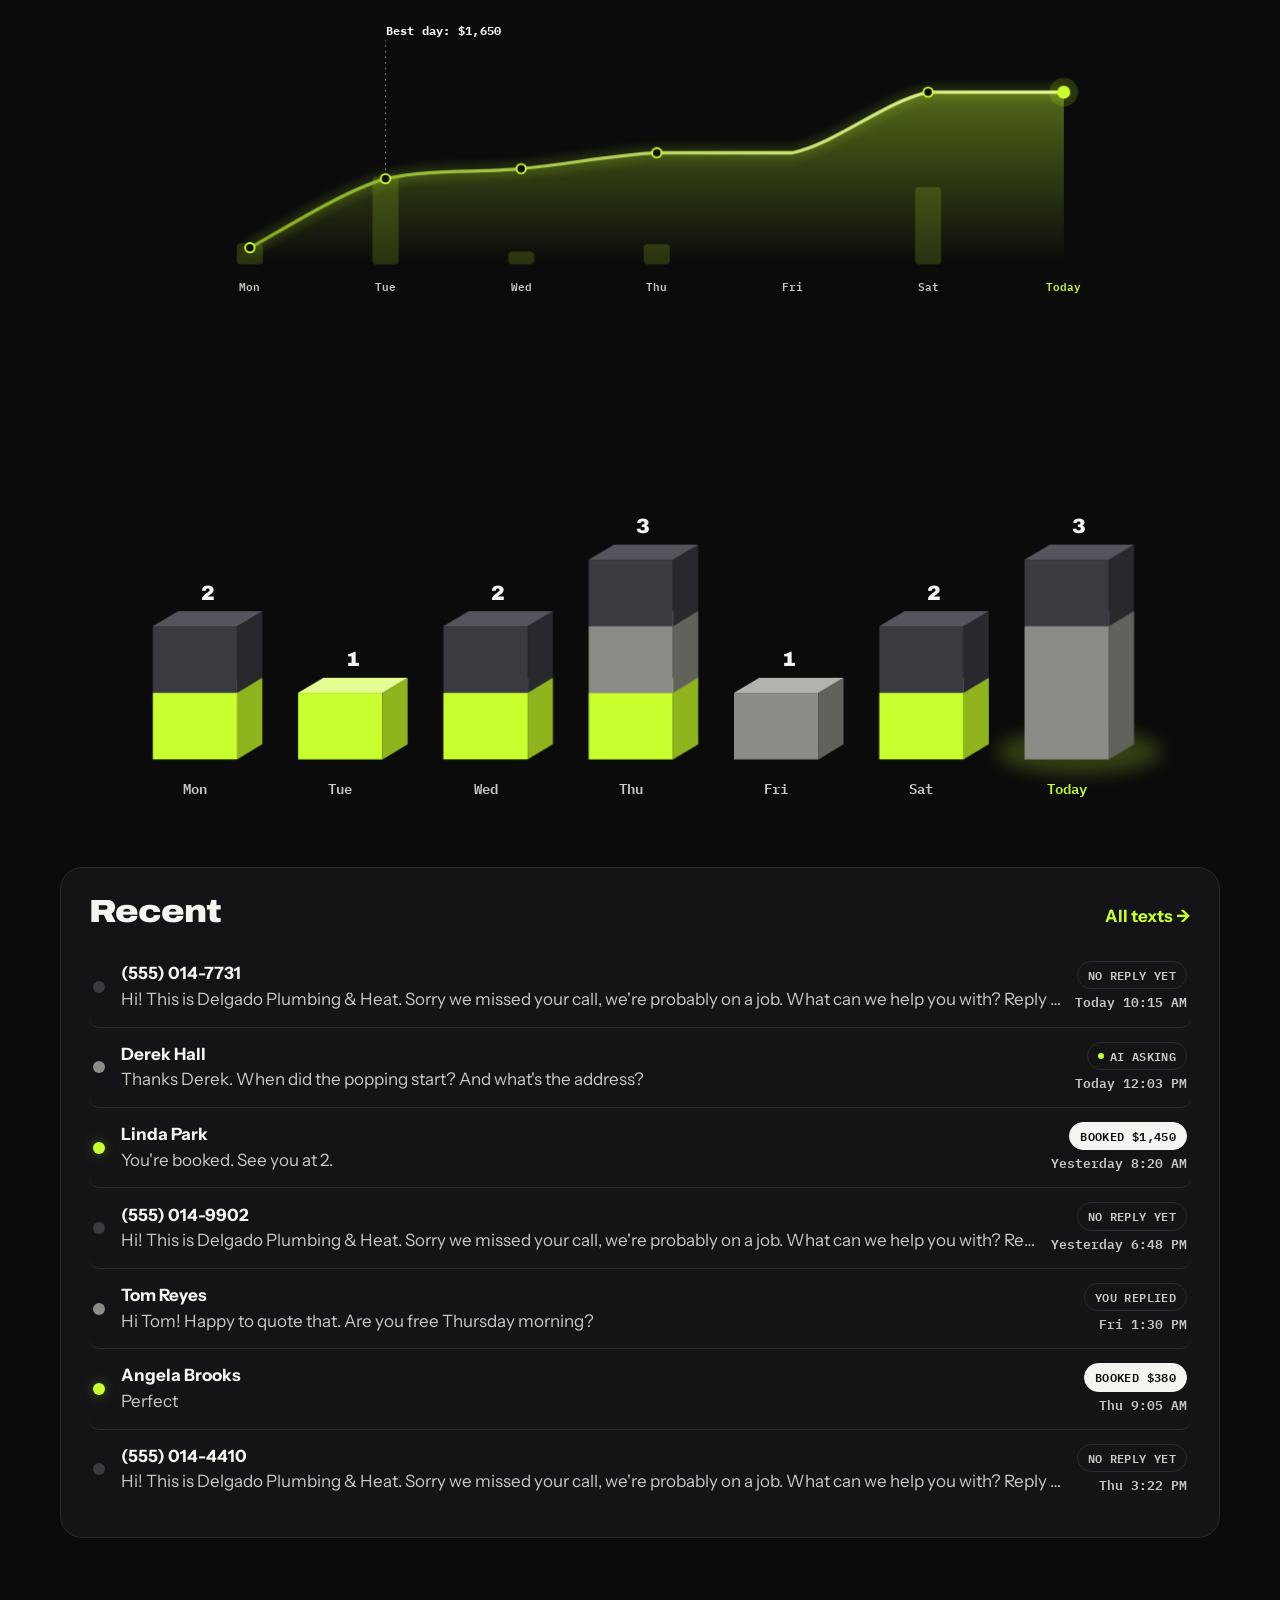
==== commit 8c05371b: "Never-text list: family and friends who call the owner's cell never get a text-back Co-Authored-By: " ====
--- a/index.html
+++ b/index.html
@@ -50,7 +50,7 @@
   <p class="toast" id="toast" role="status" aria-live="polite" hidden></p>
 
   <script src="data.js?v=3"></script>
-  <script src="app.js?v=4"></script>
+  <script src="app.js?v=5"></script>
   <script src="fx.js?v=4"></script>
 </body>
 </html>
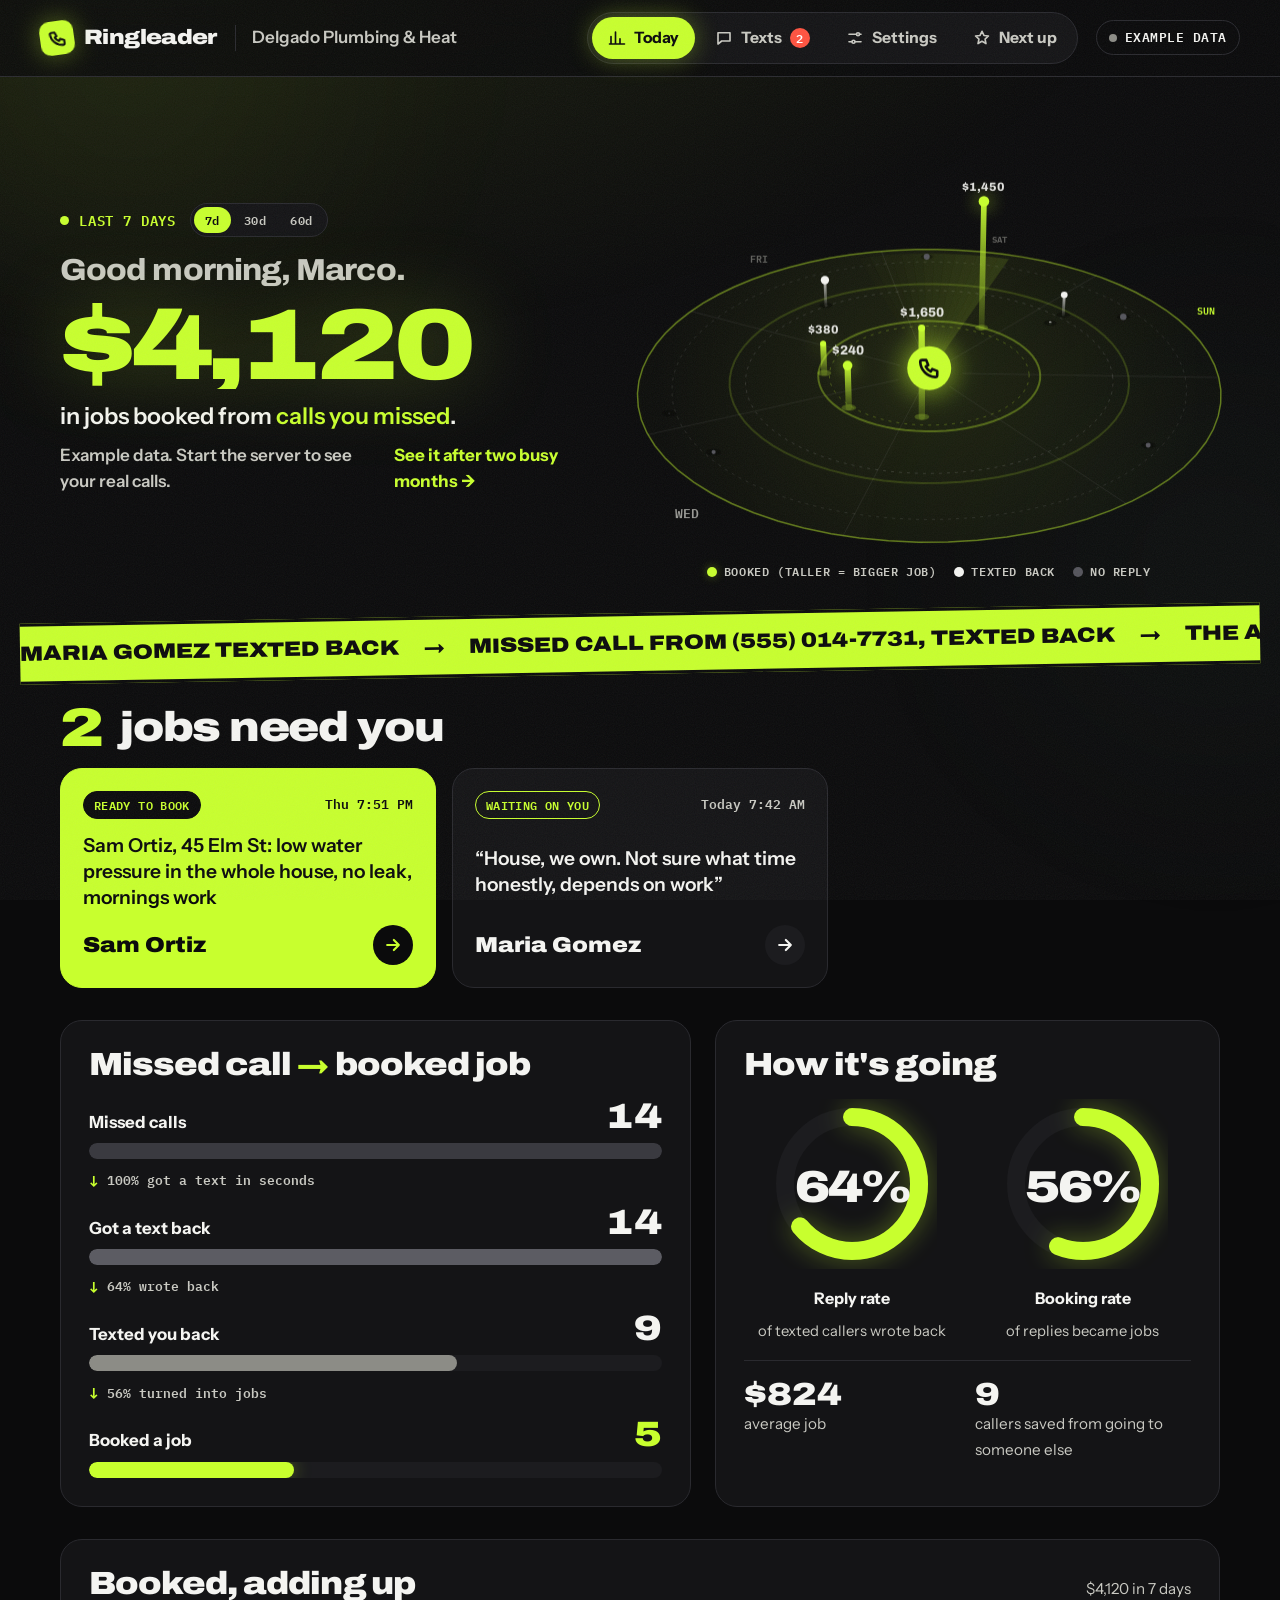
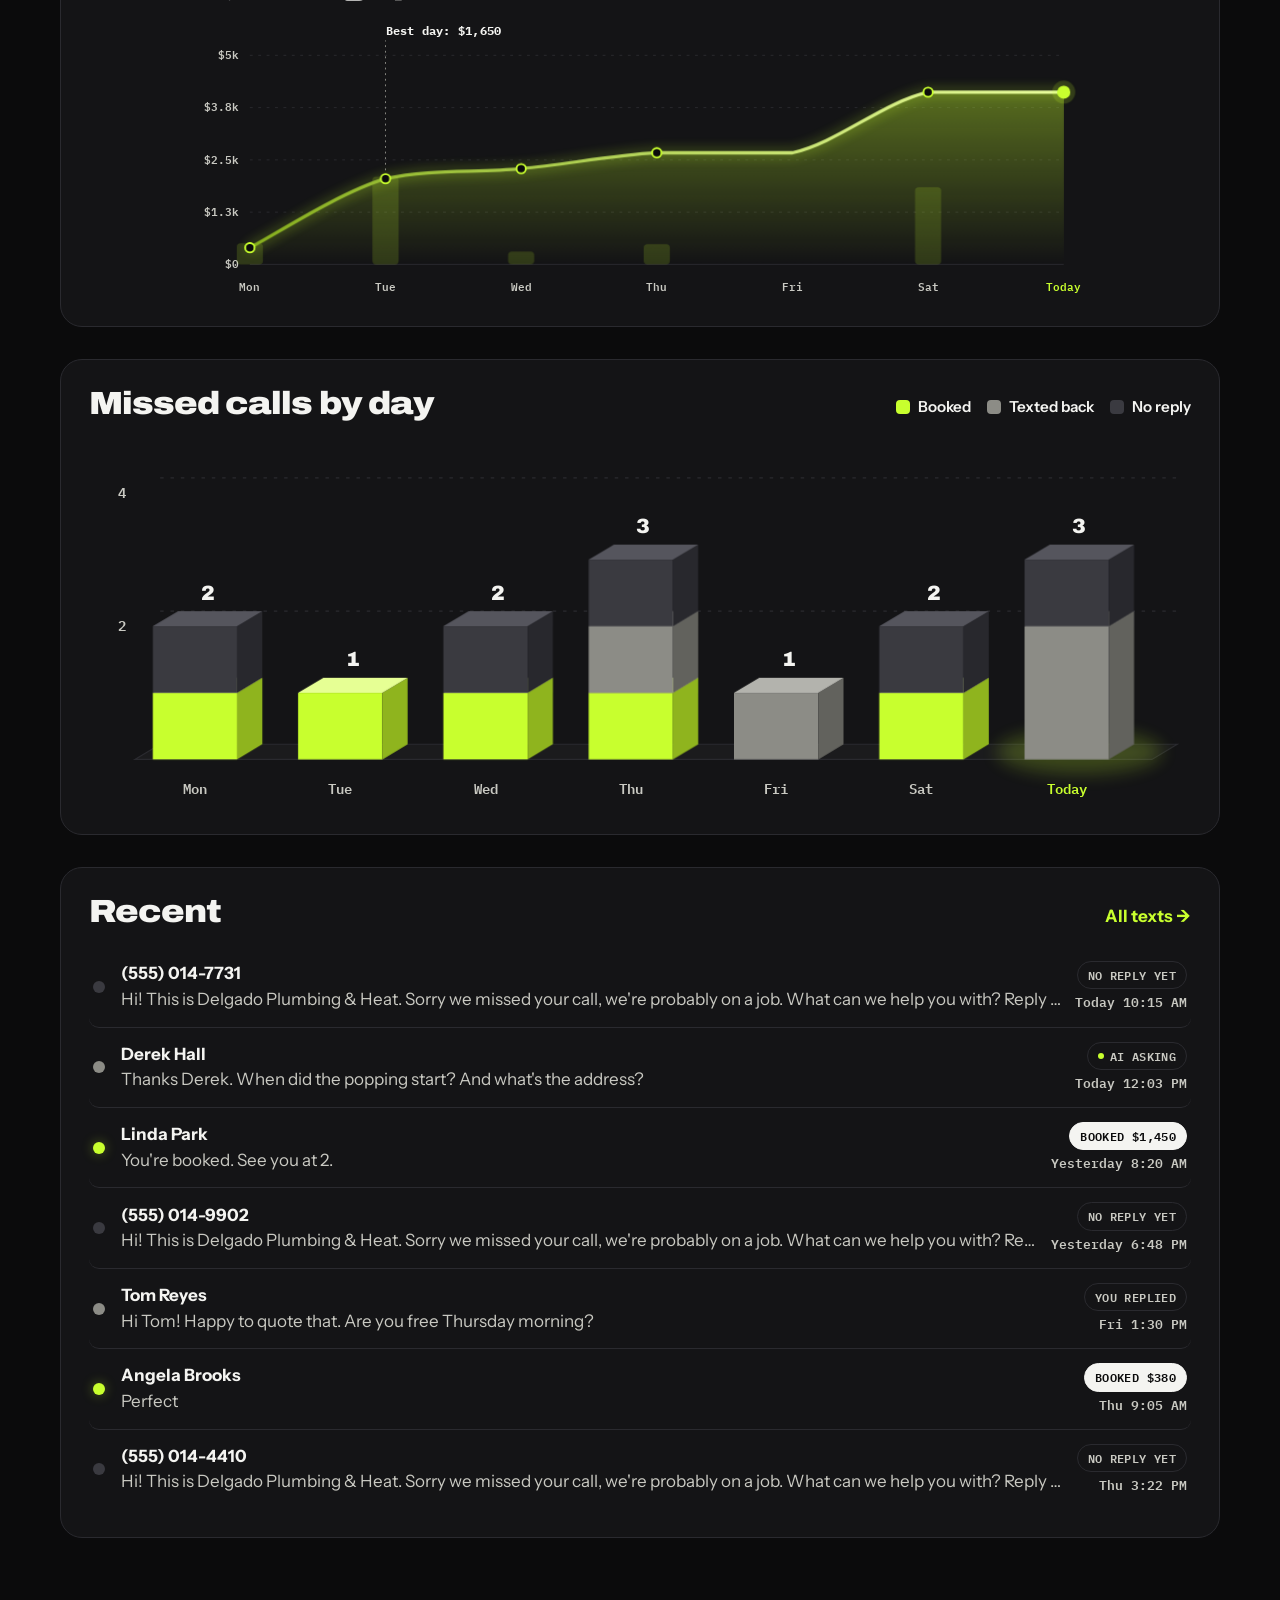
==== commit 0b1662c9: "Settings: 'Send ready jobs out' box with Send a test (both dashboards); the job note merges repeated" ====
--- a/index.html
+++ b/index.html
@@ -8,7 +8,7 @@
   <link rel="preconnect" href="https://fonts.googleapis.com">
   <link rel="preconnect" href="https://fonts.gstatic.com" crossorigin>
   <link rel="stylesheet" href="https://fonts.googleapis.com/css2?family=Archivo:wdth,wght@100..125,500..900&family=IBM+Plex+Mono:wght@500;600&family=Instrument+Sans:wght@400;500;600;700&display=swap">
-  <link rel="stylesheet" href="style.css?v=2">
+  <link rel="stylesheet" href="style.css?v=3">
   <link rel="stylesheet" href="fx.css?v=5">
 </head>
 <body>
@@ -50,7 +50,7 @@
   <p class="toast" id="toast" role="status" aria-live="polite" hidden></p>
 
   <script src="data.js?v=3"></script>
-  <script src="app.js?v=5"></script>
+  <script src="app.js?v=6"></script>
   <script src="fx.js?v=4"></script>
 </body>
 </html>
--- a/style.css
+++ b/style.css
@@ -425,3 +425,8 @@
 @media (prefers-reduced-motion: reduce) {
   *, *::before, *::after { animation: none !important; transition: none !important; }
 }
+
+/* Settings: the job link and its Send a test button */
+.link-row { display: flex; gap: 10px; flex-wrap: wrap; }
+.link-row input { flex: 1 1 220px; min-width: 0; }
+.field .opt { font-weight: 500; color: var(--mid); }
